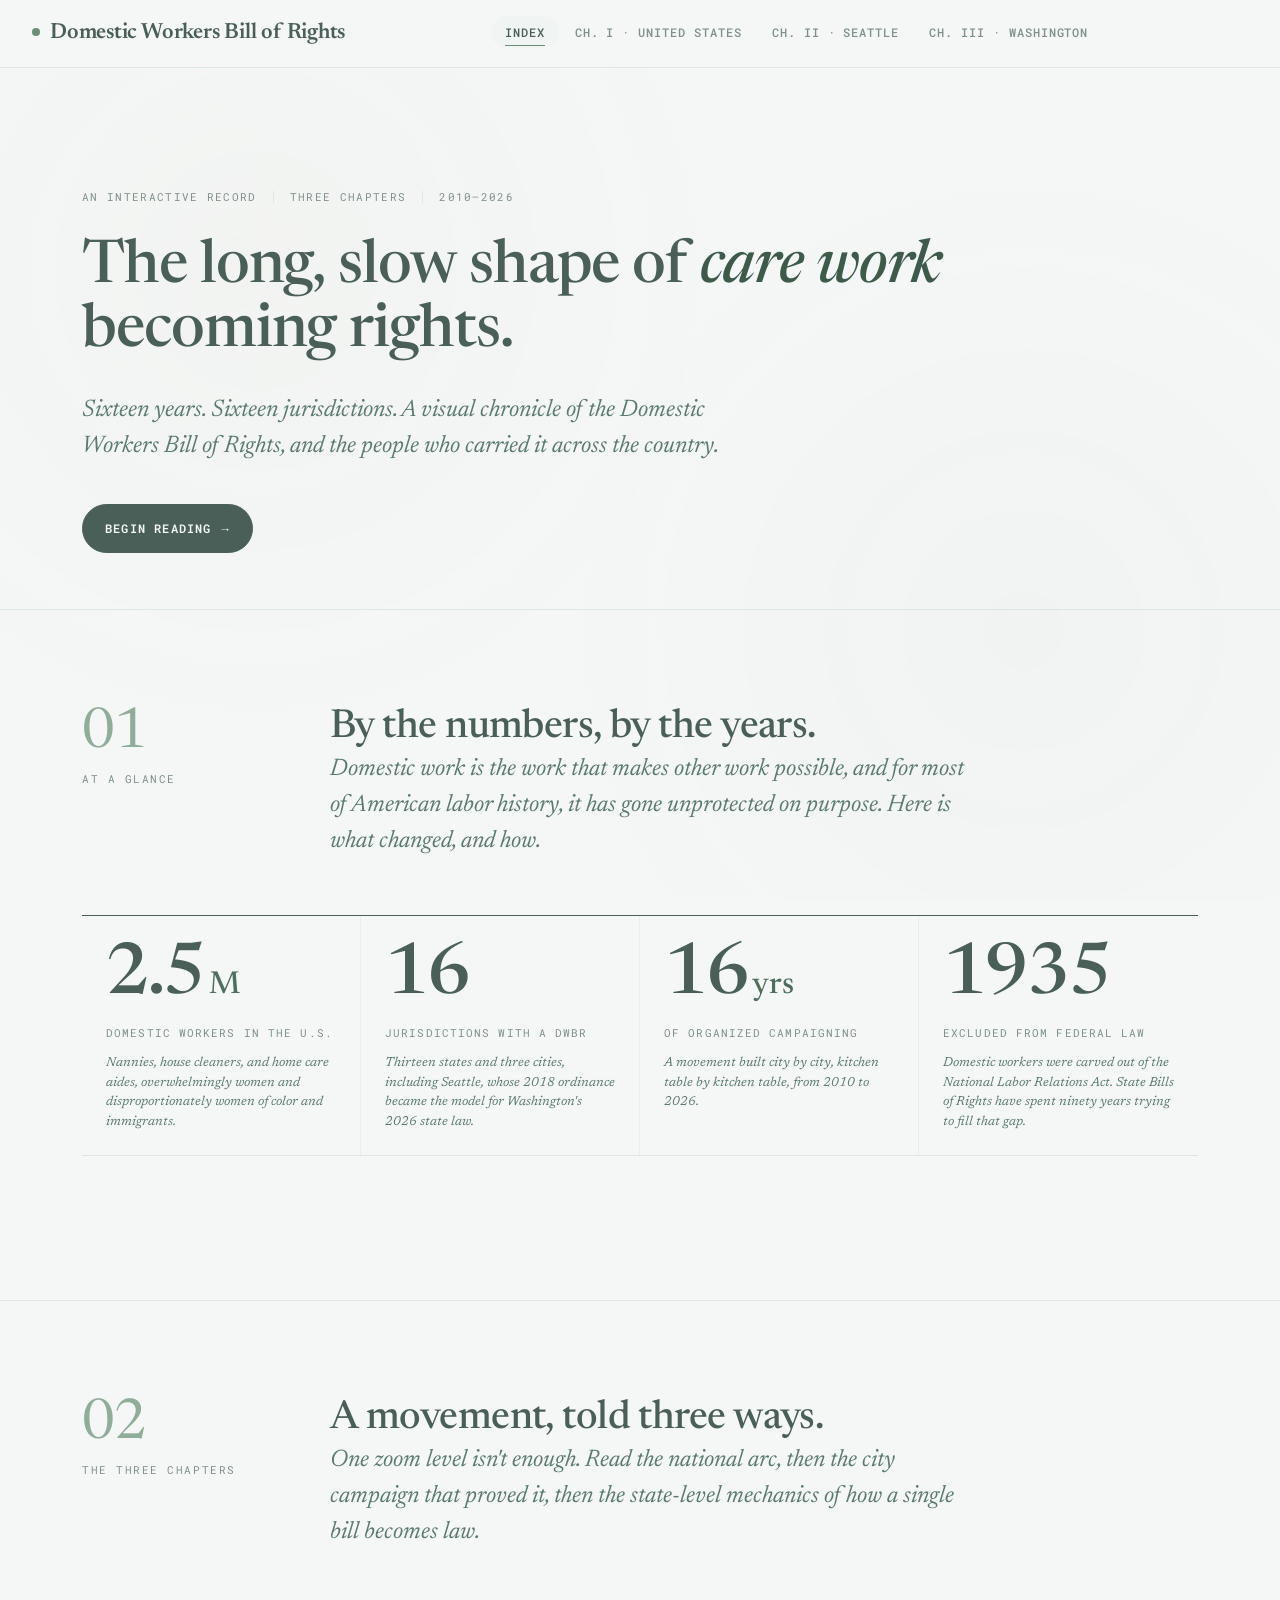
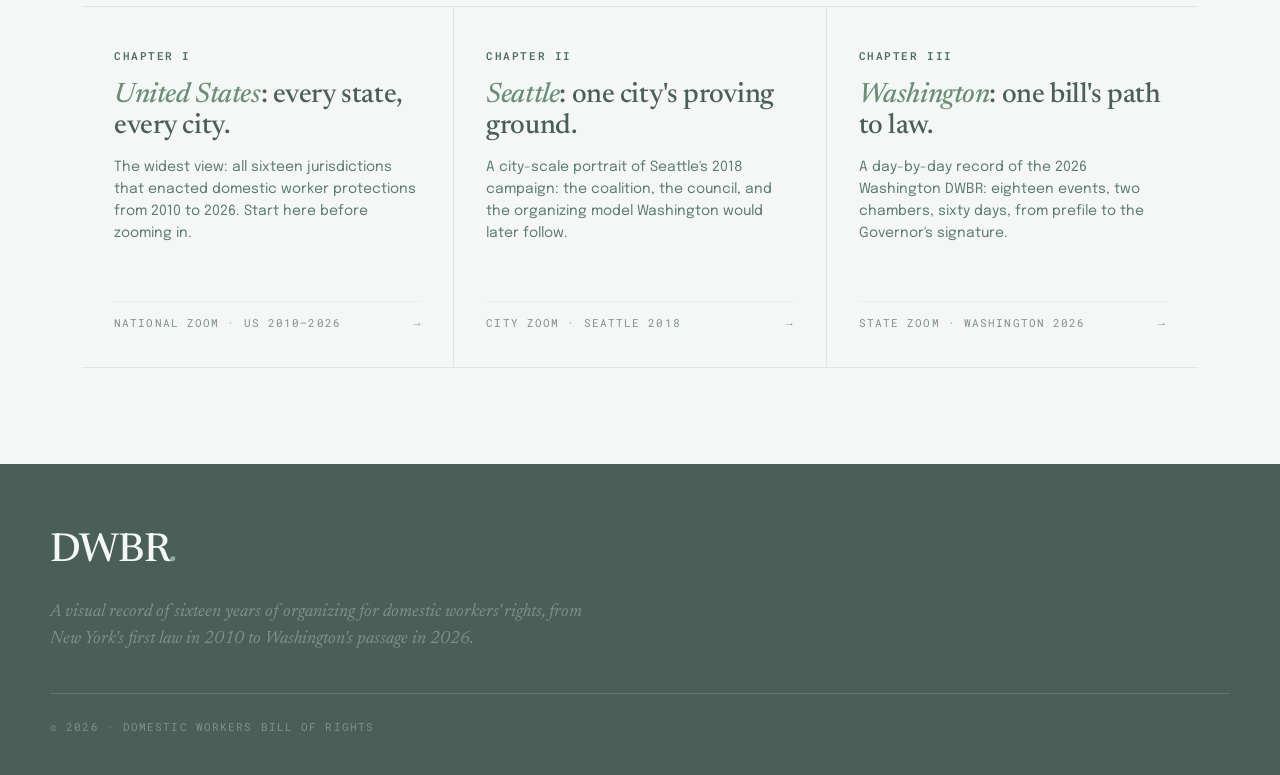
==== index.html @ d3745208 "updated seattle timeline" ====
<!DOCTYPE html>
<html lang="en">
<head>
  <meta charset="utf-8" />
  <meta name="viewport" content="width=device-width, initial-scale=1" />
  <title>DWBR</title>
  <link rel="preconnect" href="https://fonts.googleapis.com">
  <link rel="preconnect" href="https://fonts.gstatic.com" crossorigin>
  <link href="https://fonts.googleapis.com/css2?family=Newsreader:ital,opsz,wght@0,6..72,400;0,6..72,500;0,6..72,600;0,6..72,700;1,6..72,400;1,6..72,500&family=Epilogue:wght@400;500;600;700&family=Roboto+Mono:wght@400;500;600;700&display=swap" rel="stylesheet">
  <link rel="stylesheet" href="css/tokens.css">
  <link rel="stylesheet" href="css/main.css">
</head>
<body>

<!-- ══════════════════════════════════════════════════
     NAV
══════════════════════════════════════════════════ -->
<nav>
  <div class="nav-mark" data-page="home">
    <span class="dot"></span>
    Domestic Workers Bill of Rights
  </div>
  <ul class="nav-links">
    <li><a data-page="home" class="active"><span class="nav-full">Index</span><span class="nav-short">Index</span></a></li>
    <li><a data-page="us"><span class="nav-full">Ch. I · United States</span><span class="nav-short">I · U.S.</span></a></li>
    <li><a data-page="seattle"><span class="nav-full">Ch. II · Seattle</span><span class="nav-short">II · Seattle</span></a></li>
    <li><a data-page="wa"><span class="nav-full">Ch. III · Washington</span><span class="nav-short">III · WA</span></a></li>
  </ul>
</nav>


<!-- ══════════════════════════════════════════════════
     PAGE: HOME
══════════════════════════════════════════════════ -->
<div class="page visible" id="page-home" data-screen-label="Home · Index">

  <!-- HERO -->
  <section class="hero">
    <div class="container">
      <div class="hero-meta">
        <span>An interactive record</span>
        <span class="div"></span>
        <span>Three chapters</span>
        <span class="div"></span>
        <span>2010–2026</span>
      </div>
      <h1 class="h1">
        The long, slow shape of <em>care&nbsp;work</em> becoming&nbsp;rights.
      </h1>
      <p class="lede">
        Sixteen years. Sixteen jurisdictions. A visual chronicle of the Domestic Workers Bill of Rights, and the people who carried it across the country.
      </p>
      <div class="hero-cta">
        <a class="btn" data-page="us">
          Begin reading
          <span class="arrow">→</span>
        </a>
      </div>
    </div>
  </section>

  <!-- STATS -->
  <section class="section">
    <div class="container">
      <div class="section-header">
        <div class="section-marker">
          <span class="num">01</span>
          At a glance
        </div>
        <div class="section-body">
          <h2 class="h2">By the numbers, by the years.</h2>
          <p class="lede">
            Domestic work is the work that makes other work possible, and for most of American labor history, it has gone unprotected on purpose. Here is what changed, and how.
          </p>
        </div>
      </div>

      <div class="stats">
        <div class="stat">
          <div class="stat-num">2.5<span class="unit">M</span></div>
          <div class="stat-label">Domestic workers in the U.S.</div>
          <div class="stat-foot">Nannies, house cleaners, and home care aides, overwhelmingly women and disproportionately women of color and immigrants.</div>
        </div>
        <div class="stat">
          <div class="stat-num">16</div>
          <div class="stat-label">Jurisdictions with a DWBR</div>
          <div class="stat-foot">Thirteen states and three cities, including Seattle, whose 2018 ordinance became the model for Washington's 2026 state law.</div>
        </div>
        <div class="stat">
          <div class="stat-num">16<span class="unit">yrs</span></div>
          <div class="stat-label">Of organized campaigning</div>
          <div class="stat-foot">A movement built city by city, kitchen table by kitchen table, from 2010 to 2026.</div>
        </div>
        <div class="stat">
          <div class="stat-num">1935</div>
          <div class="stat-label">Excluded from federal law</div>
          <div class="stat-foot">Domestic workers were carved out of the National Labor Relations Act. State Bills of Rights have spent ninety years trying to fill that gap.</div>
        </div>
      </div>
    </div>
  </section>

  <!-- CHAPTERS -->
  <section class="section">
    <div class="container">
      <div class="section-header">
        <div class="section-marker">
          <span class="num">02</span>
          The three chapters
        </div>
        <div class="section-body">
          <h2 class="h2">A movement, told three ways.</h2>
          <p class="lede">
            One zoom level isn't enough. Read the national arc, then the city campaign that proved it, then the state-level mechanics of how a single bill becomes law.
          </p>
        </div>
      </div>

      <div class="chapters">
        <article class="chapter" data-page="us">
          <div class="chapter-num">Chapter I</div>
          <div class="chapter-title"><em>United States</em>: every state, every city.</div>
          <div class="chapter-desc">
            The widest view: all sixteen jurisdictions that enacted domestic worker protections from 2010 to 2026. Start here before zooming in.
          </div>
          <div class="chapter-foot">
            <span>National zoom · US 2010–2026</span>
            <span class="arr">→</span>
          </div>
        </article>

        <article class="chapter" data-page="seattle">
          <div class="chapter-num">Chapter II</div>
          <div class="chapter-title"><em>Seattle</em>: one city's proving ground.</div>
          <div class="chapter-desc">
            A city-scale portrait of Seattle's 2018 campaign: the coalition, the council, and the organizing model Washington would later follow.
          </div>
          <div class="chapter-foot">
            <span>City zoom · Seattle 2018</span>
            <span class="arr">→</span>
          </div>
        </article>

        <article class="chapter" data-page="wa">
          <div class="chapter-num">Chapter III</div>
          <div class="chapter-title"><em>Washington</em>: one bill's path to law.</div>
          <div class="chapter-desc">
            A day-by-day record of the 2026 Washington DWBR: eighteen events, two chambers, sixty days, from prefile to the Governor's signature.
          </div>
          <div class="chapter-foot">
            <span>State zoom · Washington 2026</span>
            <span class="arr">→</span>
          </div>
        </article>
      </div>
    </div>
  </section>

  <!-- FOOTER -->
  <footer>
    <div class="footer-grid">
      <div class="footer-mark">DWBR<em>.</em></div>
      <p class="footer-tag">A visual record of sixteen years of organizing for domestic workers' rights, from New York's first law in 2010 to Washington's passage in 2026.</p>
    </div>
    <div class="footer-fine">
      <span>© 2026 · Domestic Workers Bill of Rights</span>
    </div>
  </footer>
</div>


<!-- ══════════════════════════════════════════════════
     PAGE: US OVERVIEW
══════════════════════════════════════════════════ -->
<div class="page" id="page-us" data-screen-label="Chapter I · United States">

  <section class="hero">
    <div class="container">
      <div class="hero-meta">
        <span>Chapter I</span>
        <span class="div"></span>
        <span>United States</span>
        <span class="div"></span>
        <span>2010–2026</span>
      </div>
      <h1 class="h1">
        Sixteen jurisdictions, sixteen years, and a country slowly <em>drawing&nbsp;itself&nbsp;in</em>.
      </h1>
      <p class="lede">
        Excluded from federal labor law since 1935, domestic workers have spent nearly a century fighting for protections the rest of the workforce took for granted. What follows is what sixteen years of organizing has put back on the page: who passed, what they guaranteed, and how the map filled in.
      </p>
    </div>
  </section>

  <!-- ANIMATED MAP -->
  <section class="section">
    <div class="container">
      <div class="section-header">
        <div class="section-marker">
          <span class="num">01</span>
          The map
        </div>
        <div class="section-body">
          <h2 class="h2">Sixteen jurisdictions, filling in one law at a time.</h2>
          <p class="lede">Press Play and watch sixteen jurisdictions join the map over sixteen years. Each fill marks a law enacted and a campaign won.</p>
        </div>
      </div>
      <div class="viz">
        <div class="viz-header">
          <span class="vid">FIG. 01</span>
          <span>National 2010–26 DWBR Timeline</span>
        </div>
        <div class="viz-body viz-scroll">
          <iframe
            src="figures/timeline-us/index.html"
            width="980"
            height="600"
            title="DWBR victories across the US, 2010–2026"
            loading="lazy"
          ></iframe>
        </div>
        <div class="viz-caption">
          <strong>How to read</strong>
          Each state fills in the year its Bill of Rights took effect. Cities appear as points.
          Press <em>Play</em> or scrub through the years to watch the map populate.
        </div>
      </div>
    </div>
  </section>

  <!-- STATE-BY-STATE DETAIL -->
  <section class="section">
    <div class="container">
      <div class="section-header">
        <div class="section-marker">
          <span class="num">02</span>
          Jurisdiction by jurisdiction
        </div>
        <div class="section-body">
          <h2 class="h2">Sixteen laws, what each guaranteed, and when it was written.</h2>
          <p class="lede">From New York's 2010 first-in-the-nation law to Washington's 2026 passage, each jurisdiction built on what the last had put in writing.</p>
        </div>
      </div>
      <div id="jurisdiction-grid" class="jd-grid"></div>
    </div>
  </section>

  <!-- NATIONAL TRENDS -->
  <section class="section">
    <div class="container">
      <div class="section-header">
        <div class="section-marker">
          <span class="num">03</span>
          Trends
        </div>
        <div class="section-body">
          <h2 class="h2">What sixteen years of lawmaking reveals.</h2>
          <p class="lede">The movement started on the coasts and spread inward. The provisions it won grew more consistent with every bill, as each state borrowed what had survived legal challenge in the last.</p>
        </div>
      </div>

      <div class="twocol">
        <div class="narrative">
          <p>
            Nine of the thirteen states passed their DWBRs in the first decade (2010–2019), averaging nearly one per year. The pace slowed slightly in the years since, with four more states following between 2021 and 2026, but the geographic reach widened: Virginia became the first Southern state in 2021, and Washington completed the Pacific Coast in 2026. Three cities (Seattle, Philadelphia, and the District of Columbia) also enacted their own ordinances; Seattle's preceded and directly shaped Washington's statewide law.
          </p>
          <p>
            Across all sixteen jurisdictions, minimum wage coverage is nearly universal. Overtime, anti-harassment, and rest-break provisions are common at the state level; written employment agreements and paid leave are less consistent, with cities often filling gaps that state laws leave open.
          </p>
        </div>
        <div>
          <div class="protection-list">
            <div class="protection"><span class="marker"></span><span class="protection-name">Minimum wage</span><span class="protection-states">14 / 16</span></div>
            <div class="protection"><span class="marker"></span><span class="protection-name">Overtime pay</span><span class="protection-states">12 / 16</span></div>
            <div class="protection"><span class="marker"></span><span class="protection-name">Meal & rest breaks</span><span class="protection-states">10 / 16</span></div>
            <div class="protection"><span class="marker"></span><span class="protection-name">Anti-harassment</span><span class="protection-states">13 / 16</span></div>
            <div class="protection"><span class="marker"></span><span class="protection-name">Written agreements</span><span class="protection-states">9 / 16</span></div>
            <div class="protection"><span class="marker"></span><span class="protection-name">Paid leave</span><span class="protection-states">6 / 16</span></div>
          </div>
        </div>
      </div>
    </div>
  </section>

  <!-- HISTORICAL CONTEXT -->
  <section class="section">
    <div class="container">
      <div class="section-header">
        <div class="section-marker">
          <span class="num">04</span>
          Why it matters
        </div>
        <div class="section-body">
          <h2 class="h2">Nearly ninety years in the making.</h2>
          <p class="lede">The FLSA exclusion of 1938 was not an oversight. It was a deliberate compromise. Reversing it, state by state, has taken most of a century.</p>
        </div>
      </div>

      <div class="twocol">
        <div class="narrative">
          <p>
            The Fair Labor Standards Act of 1938 created the federal floor for American work: minimum wage, overtime, the forty-hour week. It also, by deliberate compromise, left two groups out: agricultural workers and domestic workers. <em>That carve-out has never been undone at the federal level.</em>
          </p>
          <p>
            What you are looking at, on the map above, is the slow work of putting it back, not in the capitol, but across sixteen jurisdictions, statute by statute, over sixteen years of organizing.
          </p>
        </div>
        <div>
          <div class="stats stats--mini">
            <div class="stat">
              <div class="stat-num">1938</div>
              <div class="stat-label">FLSA exclusion</div>
              <div class="stat-foot">Domestic workers explicitly carved out of federal labor protections. That gap remains today.</div>
            </div>
            <div class="stat">
              <div class="stat-num">2010</div>
              <div class="stat-label">First state law</div>
              <div class="stat-foot">New York's DWBR, the model the rest of the country would adapt.</div>
            </div>
          </div>
        </div>
      </div>
    </div>
  </section>

  <section class="section">
    <div class="narrow">
      <div class="pullquote">
        <span class="pullquote-mark">"</span>
        <p class="pullquote-text">
          We didn't ask for new rights. We asked to be added to the rights the country had already written for everyone else.
        </p>
        <div class="pullquote-cite">Ai-jen Poo, NDWA, 2013</div>
      </div>
    </div>
  </section>

  <div class="page-nav">
    <a class="prev" data-page="home">
      <div class="label">← Index</div>
      <div class="ttl"><span class="arr">←</span> Return to home</div>
    </a>
    <a class="next" data-page="seattle">
      <div class="label">Chapter II →</div>
      <div class="ttl">City campaigns <span class="arr">→</span></div>
    </a>
  </div>

  <footer>
    <div class="footer-fine" style="margin:0;">
      <span>DWBR · Chapter I · United States</span>
    </div>
  </footer>
</div>


<!-- ══════════════════════════════════════════════════
     PAGE: SEATTLE
══════════════════════════════════════════════════ -->
<div class="page" id="page-seattle" data-screen-label="Chapter II · Seattle">

  <section class="hero">
    <div class="container">
      <div class="hero-meta">
        <span>Chapter II</span>
        <span class="div"></span>
        <span>Seattle</span>
        <span class="div"></span>
        <span>2018</span>
      </div>
      <h1 class="h1">
        One city, one campaign, and the <em>blueprint&nbsp;that&nbsp;held</em>.
      </h1>
      <p class="lede">
        Eight years before Washington passed a statewide law, Seattle had to prove one was possible. Eighteen months of coalition-building, house meetings across the city, and one unanimous council vote turned a city ordinance into the organizing model a state would spend six years trying to replicate.
      </p>
    </div>
  </section>

  <!-- CAMPAIGN TIMELINE -->
  <section class="section">
    <div class="container">
      <div class="section-header">
        <div class="section-marker">
          <span class="num">01</span>
          The campaign
        </div>
        <div class="section-body">
          <h2 class="h2">Every moment of the campaign, in sequence.</h2>
          <p class="lede">From the first coalition meeting in spring 2017 to the Standards Board's inaugural session in 2019, mapped as it happened.</p>
        </div>
      </div>
      <div class="viz">
        <div class="viz-header">
          <span class="vid">FIG. 03</span>
          <span>Seattle DWO Campaign Timeline · 2018–2019</span>
        </div>
        <div class="viz-body">
          <iframe
            src="figures/timeline-sea/index.html"
            width="100%"
            height="600"
            title="Seattle Domestic Workers Ordinance — campaign timeline"
            loading="lazy"
          ></iframe>
        </div>
        <div class="viz-caption">
          <strong>How to read</strong>
          Click any card or use ← / → to step through events. Cards with photos show images as backgrounds; the detail panel above the line shows the full photo and record.
        </div>
      </div>
    </div>
  </section>

  <!-- SEATTLE DEEP DIVE -->
  <section class="section">
    <div class="container">
      <div class="section-header">
        <div class="section-marker">
          <span class="num">02</span>
          The model
        </div>
        <div class="section-body">
          <h2 class="h2">What the city did that no state had managed yet.</h2>
          <p class="lede">The campaign worked because it began where the work happened: in private homes, in workers' own languages, in neighborhoods the council had never mapped.</p>
        </div>
      </div>

      <div class="twocol">
        <div class="narrative">
          <p>
            Domestic work is invisible by design: it happens behind closed doors, in private homes, on schedules no
            employer publishes. The Seattle campaign began by making that geography visible: mapping the council
            districts where workers actually lived, the neighborhoods they cleaned, and the commute lines connecting them.
          </p>
          <p>
            House meetings replaced public hearings. Organizers ran sessions in Spanish, Tagalog, Amharic and English,
            cataloguing wage theft, isolation, and the contracts no one had ever been offered. The final bill went back to
            workers four times before it was filed.
          </p>
        </div>
        <div class="viz">
          <div class="viz-header">
            <span class="vid">FIG. 02</span>
            <span>Seattle Organizing Density by District</span>
          </div>
          <div style="aspect-ratio: 4/5; background:
            repeating-linear-gradient(135deg, var(--paper-2) 0 10px, var(--paper-3) 10px 11px);
            display:flex; align-items:center; justify-content:center;">
            <div style="background:var(--paper); padding:10px 16px; border:1px solid var(--rule); font-family:var(--mono); font-size:11px; letter-spacing:.12em; text-transform:uppercase; color:var(--ink-3);">
              [ Seattle district map placeholder ]
            </div>
          </div>
          <div class="viz-caption">
            <strong>Drop in</strong>
            A choropleth of organizing meetings per district, 2017–18, would replace the placeholder above.
          </div>
        </div>
      </div>
    </div>
  </section>

  <!-- SEATTLE ORDINANCE DETAIL -->
  <section class="section">
    <div class="container">
      <div class="section-header">
        <div class="section-marker">
          <span class="num">03</span>
          The ordinance
        </div>
        <div class="section-body">
          <h2 class="h2">What Seattle's 2018 ordinance put in writing.</h2>
          <p class="lede">Six areas of protection. Two of them had never appeared in any domestic worker law anywhere in the country before Seattle wrote them.</p>
        </div>
      </div>

      <div class="cell-grid">
        <div class="cell">
          <div class="label-mono">Minimum wage</div>
          <div class="body-sm">Seattle minimum wage applies in full, with no subminimum rates, no tip credits, regardless of employment status or immigration status.</div>
        </div>
        <div class="cell">
          <div class="label-mono">Rest &amp; meal breaks</div>
          <div class="body-sm">30-minute unpaid meal break after 5 consecutive hours; 10-minute paid rest break for every 4 hours worked. Live-in workers get 24 unpaid hours off if required to work 6+ days straight.</div>
        </div>
        <div class="cell">
          <div class="label-mono">Written agreements</div>
          <div class="body-sm">Employers must provide a written work agreement before work begins, stating pay, schedule, duties, and conditions. Available in the worker's language.</div>
        </div>
        <div class="cell">
          <div class="label-mono">Document protections</div>
          <div class="body-sm">Employers are prohibited from retaining workers' passports, Social Security cards, or immigration documents, a practice used to trap live-in workers. <em>First ordinance in the country to codify this.</em></div>
        </div>
        <div class="cell">
          <div class="label-mono">Anti-retaliation</div>
          <div class="body-sm">Employers may not threaten, report, or penalize workers for asserting their rights, including threatening to contact immigration authorities. Retaliation is a civil violation enforceable by the city.</div>
        </div>
        <div class="cell">
          <div class="label-mono">Standards Board</div>
          <div class="body-sm">A first-of-its-kind body, seated half with workers, half with employers, empowered to recommend minimum standards on wages and working conditions to the City Council. Washington's 2026 law created the same model at state scale.</div>
        </div>
      </div>
    </div>
  </section>

  <section class="section">
    <div class="narrow">
      <div class="pullquote">
        <span class="pullquote-mark">"</span>
        <p class="pullquote-text">
          They didn't write a bill and bring it to us. They sat in our living rooms until we wrote the bill ourselves.
        </p>
        <div class="pullquote-cite">Casa Latina member, on the 2018 Seattle ordinance</div>
      </div>
    </div>
  </section>

  <div class="page-nav">
    <a class="prev" data-page="us">
      <div class="label">← Chapter I</div>
      <div class="ttl"><span class="arr">←</span> United States</div>
    </a>
    <a class="next" data-page="wa">
      <div class="label">Chapter III →</div>
      <div class="ttl">Washington <span class="arr">→</span></div>
    </a>
  </div>

  <footer>
    <div class="footer-fine" style="margin:0;">
      <span>DWBR · Chapter II · Seattle</span>
    </div>
  </footer>
</div>


<!-- ══════════════════════════════════════════════════
     PAGE: WASHINGTON
══════════════════════════════════════════════════ -->
<div class="page" id="page-wa" data-screen-label="Chapter III · Washington">

  <section class="hero">
    <div class="container">
      <div class="hero-meta">
        <span>Chapter III</span>
        <span class="div"></span>
        <span>Washington</span>
        <span class="div"></span>
        <span>2026</span>
      </div>
      <h1 class="h1">
        Two chambers, one signature, and a state <em>finally&nbsp;writing&nbsp;itself&nbsp;in</em>.
      </h1>
      <p class="lede">
        Ninety years after domestic workers were written out of federal labor law, Washington wrote them back in. What follows is the record: sixty days, two chambers, and eighteen moments of testimony, votes, and uncertain momentum, tracing the path from a January prefile to the Governor's signature on March 9, 2026.
      </p>
    </div>
  </section>

  <!-- BILL TIMELINE -->
  <section class="section">
    <div class="container">
      <div class="section-header">
        <div class="section-marker">
          <span class="num">01</span>
          The bill
        </div>
        <div class="section-body">
          <h2 class="h2">Sixty days from a January prefile to a March signature.</h2>
          <p class="lede">Eighteen events, two chambers, one governor. The official record of how Washington's Domestic Workers Bill of Rights moved from introduction to law.</p>
        </div>
      </div>
      <div class="viz">
        <div class="viz-header">
          <span class="vid">FIG. 03</span>
          <span>Washington 2025–26 DWBR Timeline</span>
        </div>
        <div class="viz-body">
          <iframe
            src="figures/timeline-wa/index.html"
            width="100%"
            height="600"
            title="Washington DWBR bill timeline, 2025–2026"
            loading="lazy"
          ></iframe>
        </div>
        <div class="viz-caption">
          <strong>How to read</strong>
          Click any card or use ← / → to step through events. The detail panel above the line shows the official record for the selected day.
        </div>
      </div>
    </div>
  </section>

  <!-- ROAD HERE + WHAT CHANGED -->
  <section class="section">
    <div class="container">
      <div class="section-header">
        <div class="section-marker">
          <span class="num">02</span>
          The road here
        </div>
        <div class="section-body">
          <h2 class="h2">Six years, two bills, one win.</h2>
          <p class="lede">The bill failed in 2020 and passed in 2026. The difference was not what the coalition wanted; it was what they were willing to change to get there.</p>
        </div>
      </div>

      <div class="road-grid">

        <!-- Left: 2020 attempt -->
        <div class="road-card road-card--fail">
          <div class="road-callout">
            <span class="road-callout-year">2018 · City ordinance</span>
            Seattle passes the country's first municipal DWBR, covering minimum wage, rest breaks, written agreements, and establishing a Standards Board. It becomes the proof-of-concept for statewide legislation.
          </div>
          <div class="road-bill-label">2020 · HB 2511</div>
          <div class="road-bill-outcome">Passed House; died in Senate</div>
          <div class="road-row">
            <div class="road-row-label">Coverage</div>
            <div class="road-row-val">Immediate statewide; no phase-in period</div>
          </div>
          <div class="road-row">
            <div class="road-row-label">Cost provisions</div>
            <div class="road-row-val">No household cost caps or low-income exemptions</div>
          </div>
          <div class="road-row">
            <div class="road-row-label">Coalition</div>
            <div class="road-row-val">Worker organizations + labor unions</div>
          </div>
          <div class="road-row">
            <div class="road-row-label">Outcome</div>
            <div class="road-row-val">Passed House 59–39; stalled in Senate Ways &amp; Means. Never reached the Senate floor.</div>
          </div>
        </div>

        <!-- Center: delta -->
        <div class="road-delta">
          <div class="road-delta-head">What changed</div>
          <div class="road-delta-item">
            <div class="road-delta-label">Coverage</div>
            <div class="road-delta-text">Phased implementation added; live-in worker provisions deferred to a 2028 study</div>
          </div>
          <div class="road-delta-item">
            <div class="road-delta-label">Cost provisions</div>
            <div class="road-delta-text">Sliding-scale subsidies added; households below 200% FPL exempted</div>
          </div>
          <div class="road-delta-item">
            <div class="road-delta-label">Coalition</div>
            <div class="road-delta-text">Employer advocates and disability rights groups joined the campaign</div>
          </div>
          <div class="road-delta-item">
            <div class="road-delta-label">Organizing</div>
            <div class="road-delta-text">200+ listening sessions over four years rebuilt and broadened the base</div>
          </div>
        </div>

        <!-- Right: 2026 pass -->
        <div class="road-card road-card--pass">
          <div class="road-callout">
            <span class="road-callout-year">2021–2024 · Coalition rebuilds</span>
            Organizers run 200+ statewide listening sessions, recruit employer advocates, and draft a revised bill with phased implementation and household cost caps.
          </div>
          <div class="road-bill-label">2025–26 · HB 2355</div>
          <div class="road-bill-outcome">Passed both chambers</div>
          <div class="road-row">
            <div class="road-row-label">Coverage</div>
            <div class="road-row-val">Phased: core protections 7/1/27; live-in worker provisions deferred to 2028</div>
          </div>
          <div class="road-row">
            <div class="road-row-label">Cost provisions</div>
            <div class="road-row-val">Sliding-scale subsidies for low-income households; exemptions below 200% FPL</div>
          </div>
          <div class="road-row">
            <div class="road-row-label">Coalition</div>
            <div class="road-row-val">Worker organizations + labor unions + employer advocates + disability rights groups</div>
          </div>
          <div class="road-row">
            <div class="road-row-label">Outcome</div>
            <div class="road-row-val">House 57–39 · Senate 28–20 · Signed March 9, 2026</div>
          </div>
        </div>

      </div>
    </div>
  </section>

  <!-- VOTE MAP -->
  <section class="section">
    <div class="container">
      <div class="section-header">
        <div class="section-marker">
          <span class="num">03</span>
          The vote
        </div>
        <div class="section-body">
          <h2 class="h2">How the map voted, district by district.</h2>
          <p class="lede">Party affiliation predicted the outcome almost entirely. House: 57 yea, 39 nay. Senate: 28 yea, 20 nay. Two Republican districts crossed over in the House; one Democratic senator voted against.</p>
        </div>
      </div>

      <div class="viz">
        <div class="viz-header">
          <span class="vid">FIG. 04</span>
          <span>Washington DWBR Vote by Legislative Districts</span>
        </div>
        <div class="viz-body">
          <iframe
            src="figures/vote-map-wa/index.html"
            width="100%"
            height="600"
            title="Washington DWBR vote by legislative district, 2026"
            loading="lazy"
          ></iframe>
        </div>
        <div class="viz-caption">
          <strong>How to read</strong>
          Toggle House or Senate at the bottom of the map. Hover any district for member names, party, and individual votes.
        </div>
      </div>

    </div>
  </section>

  <!-- WHAT'S COVERED -->
  <section class="section">
    <div class="container">
      <div class="section-header">
        <div class="section-marker">
          <span class="num">04</span>
          The protections
        </div>
        <div class="section-body">
          <h2 class="h2">What the law guarantees, and when.</h2>
          <p class="lede">Five of the six protections take effect July 1, 2027. Live-in worker protections go to a dedicated study first, with implementation to follow in 2028.</p>
        </div>
      </div>

      <div class="protection-list">
        <div class="protection"><span class="marker"></span><span class="protection-name">Minimum wage parity</span><span class="protection-states">Effective 7/1/27</span></div>
        <div class="protection"><span class="marker"></span><span class="protection-name">Overtime &amp; rest breaks</span><span class="protection-states">Effective 7/1/27</span></div>
        <div class="protection"><span class="marker"></span><span class="protection-name">Written employment terms</span><span class="protection-states">Effective 7/1/27</span></div>
        <div class="protection"><span class="marker"></span><span class="protection-name">Anti-harassment coverage</span><span class="protection-states">Effective 7/1/27</span></div>
        <div class="protection"><span class="marker"></span><span class="protection-name">Standards Board with worker seats</span><span class="protection-states">Convenes 2027</span></div>
        <div class="protection"><span class="marker no"></span><span class="protection-name">Live-in worker protections</span><span class="protection-states">Phase 2 · 2028 study</span></div>
      </div>

      <div class="impl-box">
        <div class="label-mono">Implementation timeline</div>
        <div class="impl-grid">
          <div>
            <div class="impl-date">7/1/2027</div>
            <div class="body-sm">Core protections take effect statewide</div>
          </div>
          <div>
            <div class="impl-date">Fall 2027</div>
            <div class="body-sm">Standards Board convenes; worker &amp; employer seats appointed</div>
          </div>
          <div>
            <div class="impl-date">2028</div>
            <div class="body-sm">State study on live-in worker provisions; recommendations due to legislature</div>
          </div>
        </div>
      </div>
    </div>
  </section>

  <section class="section">
    <div class="narrow">
      <div class="pullquote">
        <span class="pullquote-mark">"</span>
        <p class="pullquote-text">
          Seventeen years ago, our work was invisible to the law. Today the Governor of Washington has signed our names into it.
        </p>
        <div class="pullquote-cite">Statement from the WA DWBR coalition, March 9, 2026</div>
      </div>
    </div>
  </section>

  <div class="page-nav">
    <a class="prev" data-page="seattle">
      <div class="label">← Chapter II</div>
      <div class="ttl"><span class="arr">←</span> Cities</div>
    </a>
    <a class="next" data-page="home">
      <div class="label">↑ Index</div>
      <div class="ttl">Return to home <span class="arr">↑</span></div>
    </a>
  </div>

  <footer>
    <div class="footer-fine" style="margin:0;">
      <span>DWBR · Chapter III · Washington</span>
    </div>
  </footer>
</div>


<!-- ══════════════════════════════════════════════════
     SCRIPTS — routing
══════════════════════════════════════════════════ -->
<script src="js/app.js"></script>
<script src="js/jurisdictions.js"></script>

</body>
</html>
---- css/tokens.css ----
/* ============================================================
   DWBR — design tokens
   Aesthetic: editorial / longform journalism
   Palette:   warm paper, deep sage ink, single clay accent
   Type:      Newsreader (serif display), Epilogue (body),
              Roboto Mono (metadata)
   ============================================================ */
:root {
  /* palette matched to timeline/map — sage & paper ground */
  --paper:        #f5f7f6;
  --paper-2:      #fcfdfc;
  --paper-3:      #f0f4f2;
  --rule:         #dde8e3;
  --rule-soft:    #e6efeb;

  /* sage ink — from timeline design system */
  --ink:          #4a5f58;
  --ink-2:        #5b7a70;
  --ink-3:        #7f918a;
  --sage:         #6f8f85;
  --sage-deep:    #5b7a70;
  --sage-tint:    #e6efeb;

  /* expanded green palette — moss, forest, mint */
  --moss:         #6b8e76;
  --moss-deep:    #4f6e5d;
  --forest:       #3d5a4a;
  --mint:         #8fad99;
  --mint-light:   #c4d9cb;
  --seafoam:      #9eb3a8;
  --evergreen:    #3a5246;

  /* type scale */
  --serif: 'Newsreader', 'Iowan Old Style', Georgia, serif;
  --sans:  'Epilogue', -apple-system, system-ui, sans-serif;
  --mono:  'Roboto Mono', ui-monospace, Menlo, monospace;

  --shadow-sm: 0 1px 2px rgba(40,55,50,.04);
  --shadow:    0 12px 40px -16px rgba(40,55,50,.12);
  --radius:    4px;
  --nav-h:     68px;
}
---- css/main.css ----
/* ============================================================
   DWBR — main stylesheet
   Imports tokens from tokens.css (linked separately in HTML)
   ============================================================ */

/* ── RESET & BASE ─────────────────────────────── */
*, *::before, *::after { box-sizing: border-box; margin: 0; padding: 0; }
html { scroll-behavior: smooth; }
body {
  font-family: var(--sans);
  font-size: 17px;
  line-height: 1.55;
  background: var(--paper);
  color: var(--ink);
  -webkit-font-smoothing: antialiased;
  text-rendering: optimizeLegibility;
}

/* paper grain — very subtle */
body::before {
  content: '';
  position: fixed; inset: 0;
  pointer-events: none;
  background-image:
    radial-gradient(circle at 20% 30%, rgba(120,100,70,.025), transparent 40%),
    radial-gradient(circle at 80% 70%, rgba(80,100,90,.025), transparent 40%);
  z-index: 0;
}

/* ── NAV (sticky, hairline) ────────────────────── */
nav {
  position: sticky; top: 0; z-index: 100;
  height: var(--nav-h);
  background: color-mix(in oklab, var(--paper) 92%, transparent);
  backdrop-filter: blur(10px);
  -webkit-backdrop-filter: blur(10px);
  border-bottom: 1px solid var(--rule);
  display: grid;
  grid-template-columns: auto 1fr auto;
  align-items: center;
  padding: 0 32px;
  gap: 32px;
}
.nav-mark {
  display: inline-flex; align-items: baseline; gap: 10px;
  cursor: pointer;
  font-family: var(--serif);
  font-weight: 600;
  font-size: 22px;
  color: var(--ink);
  letter-spacing: -0.01em;
}
.nav-mark .dot {
  width: 8px; height: 8px; border-radius: 50%;
  background: var(--moss);
  transform: translateY(-2px);
}
.nav-links {
  display: flex; gap: 2px; list-style: none; justify-content: center;
}
.nav-links a {
  font-family: var(--mono);
  font-size: 12px;
  font-weight: 500;
  letter-spacing: .08em;
  text-transform: uppercase;
  color: var(--ink-3);
  padding: 8px 14px;
  border-radius: 999px;
  cursor: pointer;
  text-decoration: none;
  transition: color .15s, background .15s;
  position: relative;
}
.nav-links a:hover { color: var(--ink); }
.nav-links a.active {
  color: var(--ink);
  background: var(--paper-3);
}
.nav-links a.active::before {
  content: '';
  position: absolute; left: 14px; right: 14px; bottom: 2px;
  height: 1px; background: var(--moss);
}
.nav-full { display: inline; }
.nav-short { display: none; }
/* ── PAGE SYSTEM ──────────────────────────────── */
.page { display: none; position: relative; z-index: 1; }
.page.visible { display: block; animation: fadein .45s ease; }
@keyframes fadein { from { opacity: 0; transform: translateY(6px); } to { opacity: 1; transform: none; } }

.container { max-width: 1180px; margin: 0 auto; padding: 0 32px; }
.narrow    { max-width: 720px;  margin: 0 auto; padding: 0 32px; }

/* ── TYPE SCALE ───────────────────────────────── */
.eyebrow {
  font-family: var(--mono);
  font-size: 11px;
  font-weight: 500;
  letter-spacing: .14em;
  text-transform: uppercase;
  color: var(--moss-deep);
  display: inline-flex; align-items: center; gap: 10px;
}
.eyebrow::before {
  content: '';
  width: 24px; height: 1px;
  background: var(--moss);
}
.display {
  font-family: var(--serif);
  font-weight: 500;
  letter-spacing: -0.022em;
  line-height: 1.02;
  color: var(--ink);
  font-size: clamp(48px, 7.5vw, 96px);
}
.h1 {
  font-family: var(--serif);
  font-weight: 500;
  letter-spacing: -0.018em;
  line-height: 1.06;
  color: var(--ink);
  font-size: clamp(36px, 5vw, 60px);
}
.h2 {
  font-family: var(--serif);
  font-weight: 500;
  letter-spacing: -0.014em;
  line-height: 1.12;
  color: var(--ink);
  font-size: clamp(28px, 3.4vw, 40px);
}
.lede {
  font-family: var(--serif);
  font-weight: 400;
  font-size: clamp(20px, 2vw, 24px);
  line-height: 1.5;
  color: var(--ink-2);
  font-style: italic;
  max-width: 640px;
}

/* ── HERO ─────────────────────────────────────── */
.hero {
  padding: 120px 32px 56px;
  border-bottom: 1px solid var(--rule);
  position: relative;
}
.hero-meta {
  display: flex; align-items: center; gap: 16px;
  margin-bottom: 32px;
  font-family: var(--mono);
  font-size: 11px;
  letter-spacing: .12em;
  text-transform: uppercase;
  color: var(--ink-3);
}
.hero-meta .div {
  width: 1px; height: 12px; background: var(--rule);
}
.hero-cta {
  display: inline-flex; align-items: center; gap: 14px;
  margin-top: 40px;
}
.hero .h1 { max-width: 880px; }
.hero .h1 em { color: var(--forest); }
.hero .lede { margin-top: 28px; }

/* ── BUTTONS ──────────────────────────────────── */
.btn {
  display: inline-flex; align-items: center; gap: 10px;
  font-family: var(--mono);
  font-size: 12px;
  font-weight: 600;
  letter-spacing: .1em;
  text-transform: uppercase;
  padding: 14px 22px;
  border: 1px solid var(--ink);
  background: var(--ink);
  color: var(--paper);
  border-radius: 999px;
  cursor: pointer;
  text-decoration: none;
  transition: background .18s, color .18s, transform .18s, border-color .18s;
}
.btn:hover { transform: translateY(-2px); background: var(--forest); border-color: var(--forest); }
.btn .arrow { transition: transform .2s; }
.btn:hover .arrow { transform: translateX(3px); }

/* ── SECTION SCAFFOLDING ──────────────────────── */
.section { padding: 96px 0; position: relative; }
.section + .section { border-top: 1px solid var(--rule); }
.section-header {
  display: grid;
  grid-template-columns: 200px 1fr;
  gap: 48px;
  margin-bottom: 56px;
  align-items: start;
}
.section-marker {
  position: sticky; top: calc(var(--nav-h) + 24px);
  font-family: var(--mono);
  font-size: 11px;
  letter-spacing: .14em;
  text-transform: uppercase;
  color: var(--ink-3);
}
.section-marker .num {
  display: block;
  font-family: var(--serif);
  font-size: 56px;
  line-height: 1;
  color: var(--mint);
  font-weight: 400;
  margin-bottom: 8px;
  letter-spacing: -0.02em;
}
.section-body { min-width: 0; }

/* ── STAT GRID ────────────────────────────────── */
.stats {
  display: grid;
  grid-template-columns: repeat(4, 1fr);
  gap: 0;
  border-top: 1px solid var(--ink);
  border-bottom: 1px solid var(--rule);
  margin: 48px 0;
}
.stat {
  padding: 28px 24px 24px;
  border-right: 1px solid var(--rule-soft);
  position: relative;
}
.stat:last-child { border-right: none; }
.stat-num {
  font-family: var(--serif);
  font-weight: 500;
  font-size: clamp(48px, 5.5vw, 72px);
  line-height: .95;
  letter-spacing: -0.03em;
  color: var(--ink);
  margin-bottom: 14px;
  display: flex; align-items: baseline; gap: 4px;
}
.stat-num .unit {
  font-size: .45em;
  color: var(--moss-deep);
  font-weight: 500;
  letter-spacing: 0;
}
.stat-label {
  font-family: var(--mono);
  font-size: 11px;
  letter-spacing: .1em;
  text-transform: uppercase;
  color: var(--ink-3);
  line-height: 1.5;
}
.stat-foot {
  margin-top: 12px;
  font-size: 13px;
  color: var(--ink-2);
  line-height: 1.5;
  font-style: italic;
  font-family: var(--serif);
}

/* ── NARRATIVE ────────────────────────────────── */
.narrative {
  font-family: var(--serif);
  font-size: 19px;
  line-height: 1.65;
  color: var(--ink);
  max-width: 640px;
}
.narrative p + p { margin-top: 20px; text-indent: 1.5em; }
.narrative p:first-of-type::first-letter {
  font-family: var(--serif);
  font-weight: 500;
  font-size: 4.6em;
  float: left;
  line-height: .85;
  margin: 6px 10px -4px 0;
  color: var(--forest);
}
.narrative em { color: var(--ink-2); }

/* ── CHAPTER CARDS ────────────────────────────── */
.chapters {
  display: grid;
  grid-template-columns: repeat(3, 1fr);
  gap: 1px;
  background: var(--rule);
  border-top: 1px solid var(--rule);
  border-bottom: 1px solid var(--rule);
  margin-top: 48px;
}
.chapter {
  background: var(--paper);
  padding: 40px 32px 36px;
  cursor: pointer;
  transition: background .25s;
  display: flex; flex-direction: column; gap: 16px;
  min-height: 360px;
}
.chapter:hover { background: var(--paper-2); }
.chapter-num {
  font-family: var(--mono);
  font-size: 11px;
  font-weight: 600;
  letter-spacing: .14em;
  text-transform: uppercase;
  color: var(--moss-deep);
}
.chapter-title {
  font-family: var(--serif);
  font-weight: 500;
  font-size: 28px;
  line-height: 1.1;
  letter-spacing: -0.015em;
  color: var(--ink);
}
.chapter-title em { font-style: italic; color: var(--moss); }
.chapter-desc {
  font-size: 14px;
  line-height: 1.55;
  color: var(--ink-2);
}
.chapter-foot {
  display: flex; justify-content: space-between; align-items: center;
  padding-top: 12px;
  border-top: 1px solid var(--rule-soft);
  margin-top: auto;
  font-family: var(--mono);
  font-size: 11px;
  letter-spacing: .1em;
  text-transform: uppercase;
  color: var(--ink-3);
}
.chapter:hover .chapter-foot { color: var(--moss-deep); }
.chapter-foot .arr { transition: transform .2s; }
.chapter:hover .chapter-foot .arr { transform: translateX(4px); }

/* ── PULL QUOTE ───────────────────────────────── */
.pullquote {
  max-width: 800px;
  margin: 80px auto;
  padding: 40px 0;
  border-top: 1px solid var(--ink);
  border-bottom: 1px solid var(--ink);
  text-align: center;
}
.pullquote-mark {
  font-family: var(--serif);
  font-size: 64px;
  line-height: 0;
  color: var(--mint);
  display: block;
  margin: 16px 0 24px;
}
.pullquote-text {
  font-family: var(--serif);
  font-style: italic;
  font-weight: 400;
  font-size: clamp(24px, 3vw, 34px);
  line-height: 1.3;
  letter-spacing: -0.012em;
  color: var(--ink);
  margin-bottom: 24px;
}
.pullquote-cite {
  font-family: var(--mono);
  font-size: 11px;
  letter-spacing: .12em;
  text-transform: uppercase;
  color: var(--ink-3);
}

/* ── VIZ FRAME ────────────────────────────────── */
.viz {
  border: 1px solid var(--rule);
  background: var(--paper-2);
  box-shadow: var(--shadow);
  overflow: hidden;
  position: relative;
}
.viz-header {
  display: flex; justify-content: space-between; align-items: center;
  padding: 14px 20px;
  border-bottom: 1px solid var(--rule);
  background: var(--paper);
  font-family: var(--mono);
  font-size: 11px;
  letter-spacing: .1em;
  text-transform: uppercase;
  color: var(--ink-3);
}
.viz-header .vid { color: var(--moss-deep); font-weight: 600; }
.viz-body { background: #f5f7f6; }
.viz-body iframe { display: block; border: 0; width: 100%; }
.viz-scroll { overflow-x: auto; }
.viz-caption {
  padding: 16px 20px;
  border-top: 1px solid var(--rule);
  background: var(--paper);
  font-family: var(--serif);
  font-style: italic;
  font-size: 14px;
  color: var(--ink-2);
  line-height: 1.5;
}
.viz-caption strong {
  font-family: var(--mono);
  font-style: normal;
  font-size: 10px;
  letter-spacing: .12em;
  text-transform: uppercase;
  color: var(--moss-deep);
  font-weight: 600;
  margin-right: 8px;
}

/* ── TWO-COL ──────────────────────────────────── */
.twocol {
  display: grid;
  grid-template-columns: 1.1fr 1fr;
  gap: 64px;
  align-items: start;
}

/* ── DATA CARDS (votes, tallies) ──────────────── */
.vote {
  border: 1px solid var(--rule);
  background: var(--paper);
  padding: 24px;
}
.vote + .vote { margin-top: 16px; }
.vote-chamber {
  font-family: var(--mono);
  font-size: 11px;
  letter-spacing: .14em;
  text-transform: uppercase;
  color: var(--ink-3);
  margin-bottom: 8px;
}
.vote-line {
  font-family: var(--serif);
  font-size: 32px;
  font-weight: 500;
  letter-spacing: -0.015em;
  margin-bottom: 16px;
}
.vote-line .yea { color: var(--sage-deep); }
.vote-line .nay { color: var(--seafoam); }
.vote-line .sep { color: var(--ink-3); margin: 0 8px; font-weight: 300; }
.vote-bar {
  display: flex; height: 8px;
  border: 1px solid var(--rule);
  overflow: hidden;
}
.vote-bar > div { transition: flex .6s ease; }
.vote-bar .yea-fill { background: var(--sage); }
.vote-bar .nay-fill { background: var(--mint-light); }
.vote-meta {
  display: flex; justify-content: space-between;
  margin-top: 10px;
  font-family: var(--mono);
  font-size: 11px;
  letter-spacing: .08em;
  text-transform: uppercase;
  color: var(--ink-3);
}

/* ── PROCESS STEPS ────────────────────────────── */
.steps { list-style: none; }
.step {
  display: grid;
  grid-template-columns: 80px 1fr;
  gap: 20px;
  padding: 24px 0;
  border-bottom: 1px solid var(--rule-soft);
  position: relative;
}
.step:last-child { border-bottom: none; }
.step-num {
  font-family: var(--serif);
  font-size: 44px;
  line-height: 1;
  letter-spacing: -0.025em;
  color: var(--mint);
  font-weight: 500;
  font-feature-settings: 'lnum';
}
.step-title {
  font-family: var(--serif);
  font-size: 22px;
  font-weight: 500;
  letter-spacing: -0.012em;
  line-height: 1.2;
  color: var(--ink);
  margin-bottom: 8px;
}
.step-meta {
  font-family: var(--mono);
  font-size: 11px;
  letter-spacing: .12em;
  text-transform: uppercase;
  color: var(--moss-deep);
  margin-bottom: 6px;
}
.step-text {
  font-size: 15px;
  line-height: 1.6;
  color: var(--ink-2);
}

/* ── ROAD GRID (ch3 §02) ─────────────────────── */
.road-grid {
  display: grid;
  grid-template-columns: 5fr 3fr 5fr;
  border: 1px solid var(--rule);
}
.road-card { padding: 28px; }
.road-card--fail { background: var(--paper); }
.road-card--pass { background: var(--sage-tint); }
.road-delta {
  padding: 28px 22px;
  border-left: 1px solid var(--rule);
  border-right: 1px solid var(--rule);
  display: flex;
  flex-direction: column;
  justify-content: center;
}
.road-callout {
  font-size: 13px;
  line-height: 1.55;
  color: var(--ink-3);
  margin-bottom: 20px;
  padding-bottom: 20px;
  border-bottom: 1px solid var(--rule-soft);
}
.road-callout-year {
  display: block;
  font-family: var(--mono);
  font-size: 10px;
  letter-spacing: .12em;
  text-transform: uppercase;
  color: var(--moss-deep);
  margin-bottom: 5px;
}
.road-bill-label {
  font-family: var(--mono);
  font-size: 11px;
  letter-spacing: .12em;
  text-transform: uppercase;
  color: var(--seafoam);
  margin-bottom: 8px;
}
.road-card--pass .road-bill-label { color: var(--sage-deep); }
.road-bill-outcome {
  font-family: var(--serif);
  font-size: 22px;
  font-weight: 500;
  color: var(--ink);
  margin-bottom: 22px;
}
.road-row { margin-bottom: 14px; }
.road-row-label {
  font-family: var(--mono);
  font-size: 10px;
  letter-spacing: .12em;
  text-transform: uppercase;
  color: var(--moss-deep);
  margin-bottom: 4px;
}
.road-row-val {
  font-size: 14px;
  line-height: 1.5;
  color: var(--ink-2);
}
.road-delta-head {
  font-family: var(--mono);
  font-size: 10px;
  letter-spacing: .12em;
  text-transform: uppercase;
  color: var(--moss-deep);
  margin-bottom: 20px;
}
.road-delta-item { margin-bottom: 18px; }
.road-delta-item:last-child { margin-bottom: 0; }
.road-delta-label {
  font-family: var(--mono);
  font-size: 10px;
  letter-spacing: .1em;
  text-transform: uppercase;
  color: var(--ink-3);
  margin-bottom: 4px;
}
.road-delta-text {
  font-size: 13px;
  line-height: 1.5;
  color: var(--ink-2);
}
@media (max-width: 720px) {
  .road-grid { grid-template-columns: 1fr; }
  .road-delta { border-left: none; border-right: none; border-top: 1px solid var(--rule); border-bottom: 1px solid var(--rule); }
}

/* ── SHARED UTILITIES ─────────────────────────── */
.label-mono {
  font-family: var(--mono);
  font-size: 10px;
  letter-spacing: .12em;
  text-transform: uppercase;
  color: var(--moss-deep);
  margin-bottom: 8px;
}
.body-sm {
  font-size: 14px;
  line-height: 1.6;
  color: var(--ink-2);
}

/* ── JURISDICTION ACCORDION ──────────────────── */
.jd-grid {
  display: grid;
  grid-template-columns: repeat(auto-fit, minmax(420px, 1fr));
  gap: 1px;
  background: var(--rule);
  border: 1px solid var(--rule);
}
.jd-card {
  background: var(--paper);
  padding: 22px 24px;
  cursor: pointer;
}
.jd-summary {
  list-style: none;
  display: flex;
  justify-content: space-between;
  align-items: baseline;
  gap: 12px;
}
.jd-name {
  font-family: var(--serif);
  font-size: 20px;
  font-weight: 500;
  color: var(--ink);
}
.jd-year {
  font-family: var(--mono);
  font-size: 10px;
  letter-spacing: .12em;
  text-transform: uppercase;
  color: var(--ink-3);
  margin-left: 12px;
}
.jd-toggle {
  font-family: var(--mono);
  font-size: 16px;
  color: var(--moss);
  flex-shrink: 0;
}
.jd-body {
  margin-top: 16px;
  padding-top: 16px;
  border-top: 1px solid var(--rule-soft);
}
.jd-detail {
  display: grid;
  grid-template-columns: 1fr 1fr;
  gap: 16px;
  margin-bottom: 14px;
}
.jd-note {
  font-family: var(--serif);
  font-style: italic;
  font-size: 13px;
  color: var(--ink-3);
}

/* ── CELL GRID (Seattle ordinance, etc.) ──────── */
.cell-grid {
  display: grid;
  grid-template-columns: repeat(auto-fit, minmax(300px, 1fr));
  gap: 1px;
  background: var(--rule);
  border: 1px solid var(--rule);
}
.cell {
  background: var(--paper);
  padding: 24px;
}

/* ── IMPLEMENTATION TIMELINE BOX ─────────────── */
.impl-box {
  margin-top: 32px;
  padding: 24px;
  border: 1px solid var(--rule);
  background: var(--paper-2);
}
.impl-grid {
  display: grid;
  grid-template-columns: repeat(3, 1fr);
  gap: 20px;
  margin-top: 16px;
}
.impl-date {
  font-family: var(--serif);
  font-size: 20px;
  font-weight: 500;
  color: var(--sage-deep);
  margin-bottom: 6px;
}

/* ── STATS VARIANT ────────────────────────────── */
.stats--mini { grid-template-columns: 1fr 1fr; margin: 0; }

/* ── PROTECTION LIST ──────────────────────────── */
.protection-list {
  display: grid;
  grid-template-columns: repeat(2, 1fr);
  gap: 12px;
  margin-top: 24px;
}
.protection {
  border: 1px solid var(--rule);
  padding: 14px 16px;
  background: var(--paper);
  display: grid;
  grid-template-columns: auto 1fr auto;
  gap: 14px;
  align-items: center;
}
.protection .marker {
  width: 8px; height: 8px;
  background: var(--sage);
  border-radius: 50%;
}
.protection .marker.no { background: var(--paper-3); }
.protection-name {
  font-family: var(--serif);
  font-size: 16px;
  color: var(--ink);
  font-weight: 500;
}
.protection-states {
  font-family: var(--mono);
  font-size: 11px;
  letter-spacing: .08em;
  color: var(--ink-3);
}

/* ── PAGE NAV (bottom) ────────────────────────── */
.page-nav {
  display: grid;
  grid-template-columns: 1fr 1fr;
  gap: 1px;
  background: var(--rule);
  border-top: 1px solid var(--rule);
  border-bottom: 1px solid var(--rule);
  margin-top: 96px;
}
.page-nav a {
  background: var(--paper);
  padding: 28px 32px;
  cursor: pointer;
  text-decoration: none;
  transition: background .2s;
  display: block;
}
.page-nav a:hover { background: var(--paper-2); }
.page-nav a .label {
  font-family: var(--mono);
  font-size: 11px;
  letter-spacing: .14em;
  text-transform: uppercase;
  color: var(--ink-3);
  margin-bottom: 8px;
}
.page-nav a .ttl {
  font-family: var(--serif);
  font-weight: 500;
  font-size: 24px;
  letter-spacing: -0.012em;
  color: var(--ink);
  display: flex; align-items: center; gap: 12px;
}
.page-nav a:hover .ttl { color: var(--forest); }
.page-nav .next { text-align: right; }
.page-nav .next .ttl { justify-content: flex-end; }
.page-nav a .arr { color: var(--moss); transition: transform .2s; }
.page-nav a:hover .arr { transform: translateX(4px); }
.page-nav .prev:hover .arr { transform: translateX(-4px); }

/* ── FOOTER ───────────────────────────────────── */
footer {
  padding: 56px 32px 40px;
  background: var(--ink);
  color: var(--paper-2);
  border-top: 1px solid var(--ink);
  margin-top: 0;
}
.footer-grid {
  max-width: 1180px;
  margin: 0 auto;
  padding-bottom: 40px;
  border-bottom: 1px solid color-mix(in oklab, var(--paper) 14%, transparent);
}
.footer-mark {
  font-family: var(--serif);
  font-size: 40px;
  font-weight: 500;
  letter-spacing: -0.02em;
  color: var(--paper);
  margin-bottom: 16px;
}
.footer-mark em { color: var(--mint); font-style: italic; font-weight: 400; }
.footer-tag {
  font-family: var(--serif);
  font-style: italic;
  font-size: 18px;
  line-height: 1.5;
  color: var(--ink-3);
  max-width: 560px;
}
.footer-fine {
  max-width: 1180px;
  margin: 24px auto 0;
  display: flex;
  justify-content: space-between;
  font-family: var(--mono);
  font-size: 11px;
  letter-spacing: .1em;
  text-transform: uppercase;
  color: var(--ink-3);
}

/* ── RESPONSIVE ───────────────────────────────── */
@media (max-width: 980px) {
  .twocol { grid-template-columns: 1fr; gap: 40px; }
  .section-header { grid-template-columns: 1fr; gap: 24px; }
  .section-marker { position: static; }
  .stats { grid-template-columns: repeat(2, 1fr); }
  .stat:nth-child(2) { border-right: none; }
  .stat:nth-child(1), .stat:nth-child(2) { border-bottom: 1px solid var(--rule-soft); }
  .chapters { grid-template-columns: 1fr; }
  .protection-list { grid-template-columns: 1fr; }
  .nav-links a { font-size: 11px; padding: 6px 10px; }
  .nav-links a::before { display: none; }
  .nav-full { display: none; }
  .nav-short { display: inline; }
}
@media (max-width: 640px) {
  nav { grid-template-columns: auto 1fr; padding: 0 18px; gap: 12px; }
  .nav-links { display: none; }
  .hero { padding: 64px 18px 56px; }
  .container, .narrow { padding: 0 18px; }
  .section { padding: 64px 0; }
  .stats { grid-template-columns: 1fr; }
  .stat { border-right: none; border-bottom: 1px solid var(--rule-soft); }
  .stat:last-child { border-bottom: none; }
  .page-nav { grid-template-columns: 1fr; }
}
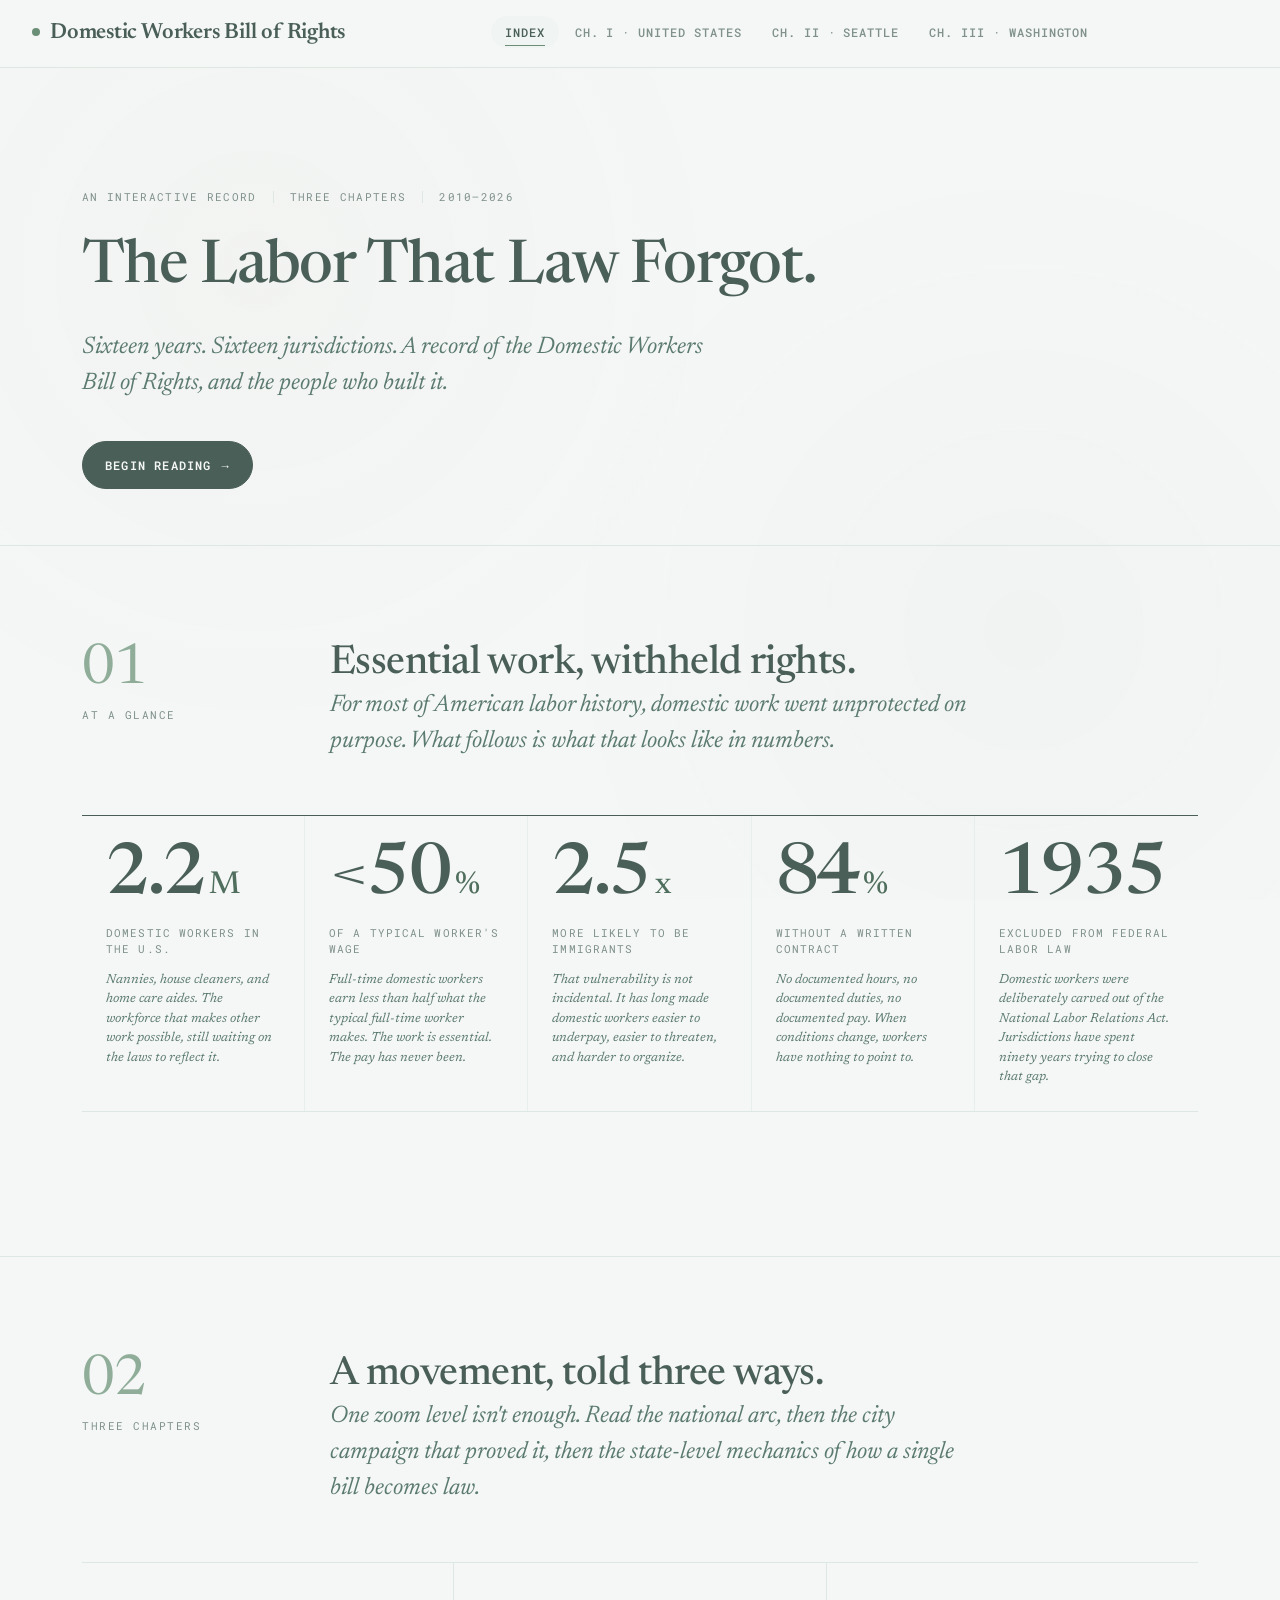
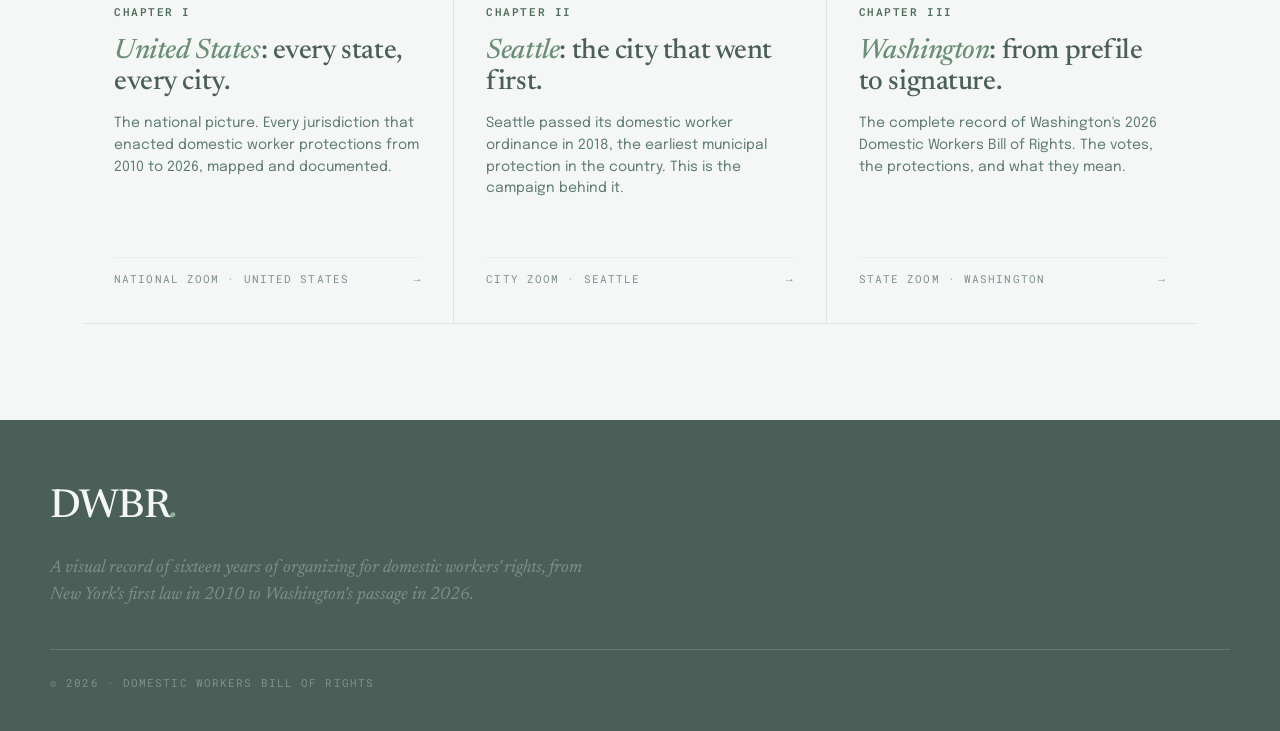
==== commit e8cef9b7: "edited prose heavily" ====
--- a/index.html
+++ b/index.html
@@ -1,4 +1,4 @@
-<!DOCTYPE html>
+﻿<!DOCTYPE html>
 <html lang="en">
 <head>
   <meta charset="utf-8" />
@@ -45,10 +45,10 @@
         <span>2010–2026</span>
       </div>
       <h1 class="h1">
-        The long, slow shape of <em>care&nbsp;work</em> becoming&nbsp;rights.
+        The Labor That Law Forgot.
       </h1>
       <p class="lede">
-        Sixteen years. Sixteen jurisdictions. A visual chronicle of the Domestic Workers Bill of Rights, and the people who carried it across the country.
+        Sixteen years. Sixteen jurisdictions. A record of the Domestic Workers Bill of Rights, and the people who built it.
       </p>
       <div class="hero-cta">
         <a class="btn" data-page="us">
@@ -68,33 +68,38 @@
           At a glance
         </div>
         <div class="section-body">
-          <h2 class="h2">By the numbers, by the years.</h2>
+          <h2 class="h2">Essential work, withheld rights.</h2>
           <p class="lede">
-            Domestic work is the work that makes other work possible, and for most of American labor history, it has gone unprotected on purpose. Here is what changed, and how.
+            For most of American labor history, domestic work went unprotected on purpose. What follows is what that looks like in numbers.
           </p>
         </div>
       </div>
 
       <div class="stats">
         <div class="stat">
-          <div class="stat-num">2.5<span class="unit">M</span></div>
+          <div class="stat-num">2.2<span class="unit">M</span></div>
           <div class="stat-label">Domestic workers in the U.S.</div>
-          <div class="stat-foot">Nannies, house cleaners, and home care aides, overwhelmingly women and disproportionately women of color and immigrants.</div>
+          <div class="stat-foot">Nannies, house cleaners, and home care aides. The workforce that makes other work possible, still waiting on the laws to reflect it.</div>
         </div>
         <div class="stat">
-          <div class="stat-num">16</div>
-          <div class="stat-label">Jurisdictions with a DWBR</div>
-          <div class="stat-foot">Thirteen states and three cities, including Seattle, whose 2018 ordinance became the model for Washington's 2026 state law.</div>
+          <div class="stat-num">&lt;50<span class="unit">%</span></div>
+          <div class="stat-label">Of a typical worker's wage</div>
+          <div class="stat-foot">Full-time domestic workers earn less than half what the typical full-time worker makes. The work is essential. The pay has never been.</div>
         </div>
         <div class="stat">
-          <div class="stat-num">16<span class="unit">yrs</span></div>
-          <div class="stat-label">Of organized campaigning</div>
-          <div class="stat-foot">A movement built city by city, kitchen table by kitchen table, from 2010 to 2026.</div>
+          <div class="stat-num">2.5<span class="unit">x</span></div>
+          <div class="stat-label">More likely to be immigrants</div>
+          <div class="stat-foot">That vulnerability is not incidental. It has long made domestic workers easier to underpay, easier to threaten, and harder to organize.</div>
+        </div>
+        <div class="stat">
+          <div class="stat-num">84<span class="unit">%</span></div>
+          <div class="stat-label">Without a written contract</div>
+          <div class="stat-foot">No documented hours, no documented duties, no documented pay. When conditions change, workers have nothing to point to.</div>
         </div>
         <div class="stat">
           <div class="stat-num">1935</div>
-          <div class="stat-label">Excluded from federal law</div>
-          <div class="stat-foot">Domestic workers were carved out of the National Labor Relations Act. State Bills of Rights have spent ninety years trying to fill that gap.</div>
+          <div class="stat-label">Excluded from federal labor law</div>
+          <div class="stat-foot">Domestic workers were deliberately carved out of the National Labor Relations Act. Jurisdictions have spent ninety years trying to close that gap.</div>
         </div>
       </div>
     </div>
@@ -106,7 +111,7 @@
       <div class="section-header">
         <div class="section-marker">
           <span class="num">02</span>
-          The three chapters
+          Three chapters
         </div>
         <div class="section-body">
           <h2 class="h2">A movement, told three ways.</h2>
@@ -121,34 +126,34 @@
           <div class="chapter-num">Chapter I</div>
           <div class="chapter-title"><em>United States</em>: every state, every city.</div>
           <div class="chapter-desc">
-            The widest view: all sixteen jurisdictions that enacted domestic worker protections from 2010 to 2026. Start here before zooming in.
+            The national picture. Every jurisdiction that enacted domestic worker protections from 2010 to 2026, mapped and documented.
           </div>
           <div class="chapter-foot">
-            <span>National zoom · US 2010–2026</span>
+            <span>National zoom · United States</span>
             <span class="arr">→</span>
           </div>
         </article>
 
         <article class="chapter" data-page="seattle">
           <div class="chapter-num">Chapter II</div>
-          <div class="chapter-title"><em>Seattle</em>: one city's proving ground.</div>
+          <div class="chapter-title"><em>Seattle</em>: the city that went first.</div>
           <div class="chapter-desc">
-            A city-scale portrait of Seattle's 2018 campaign: the coalition, the council, and the organizing model Washington would later follow.
+            Seattle passed its domestic worker ordinance in 2018, the earliest municipal protection in the country. This is the campaign behind it.
           </div>
           <div class="chapter-foot">
-            <span>City zoom · Seattle 2018</span>
+            <span>City zoom · Seattle</span>
             <span class="arr">→</span>
           </div>
         </article>
 
         <article class="chapter" data-page="wa">
           <div class="chapter-num">Chapter III</div>
-          <div class="chapter-title"><em>Washington</em>: one bill's path to law.</div>
+          <div class="chapter-title"><em>Washington</em>: from prefile to signature.</div>
           <div class="chapter-desc">
-            A day-by-day record of the 2026 Washington DWBR: eighteen events, two chambers, sixty days, from prefile to the Governor's signature.
+            The complete record of Washington's 2026 Domestic Workers Bill of Rights. The votes, the protections, and what they mean.
           </div>
           <div class="chapter-foot">
-            <span>State zoom · Washington 2026</span>
+            <span>State zoom · Washington</span>
             <span class="arr">→</span>
           </div>
         </article>
@@ -181,13 +186,13 @@
         <span class="div"></span>
         <span>United States</span>
         <span class="div"></span>
-        <span>2010–2026</span>
+        <span>2010-2026</span>
       </div>
       <h1 class="h1">
-        Sixteen jurisdictions, sixteen years, and a country slowly <em>drawing&nbsp;itself&nbsp;in</em>.
+        Sixteen years, jurisdiction by jurisdiction.
       </h1>
       <p class="lede">
-        Excluded from federal labor law since 1935, domestic workers have spent nearly a century fighting for protections the rest of the workforce took for granted. What follows is what sixteen years of organizing has put back on the page: who passed, what they guaranteed, and how the map filled in.
+        The exclusion began in 1935. The response began in 2010. What followed was a jurisdiction by jurisdiction effort to restore protections that should never have been withheld.
       </p>
     </div>
   </section>
@@ -201,14 +206,15 @@
           The map
         </div>
         <div class="section-body">
-          <h2 class="h2">Sixteen jurisdictions, filling in one law at a time.</h2>
-          <p class="lede">Press Play and watch sixteen jurisdictions join the map over sixteen years. Each fill marks a law enacted and a campaign won.</p>
+          <h2 class="h2">One law at a time.</h2>
+          <p class="lede">
+            Each jurisdiction that fills in marks a campaign won, a coalition that held, and a workforce newly protected.</p>
         </div>
       </div>
       <div class="viz">
         <div class="viz-header">
           <span class="vid">FIG. 01</span>
-          <span>National 2010–26 DWBR Timeline</span>
+          <span>National 2010-2026 DWBR Timeline</span>
         </div>
         <div class="viz-body viz-scroll">
           <iframe
@@ -221,8 +227,7 @@
         </div>
         <div class="viz-caption">
           <strong>How to read</strong>
-          Each state fills in the year its Bill of Rights took effect. Cities appear as points.
-          Press <em>Play</em> or scrub through the years to watch the map populate.
+          Press PLAY to animate, or scrub to explore. Hover over any jurisdiction for details.
         </div>
       </div>
     </div>
@@ -237,87 +242,51 @@
           Jurisdiction by jurisdiction
         </div>
         <div class="section-body">
-          <h2 class="h2">Sixteen laws, what each guaranteed, and when it was written.</h2>
-          <p class="lede">From New York's 2010 first-in-the-nation law to Washington's 2026 passage, each jurisdiction built on what the last had put in writing.</p>
+          <h2 class="h2">What sixteen guarantees look like.</h2>
+          <p class="lede">From New York in 2010 to Washington in 2026, each jurisdiction added something to the page.</p>
         </div>
       </div>
       <div id="jurisdiction-grid" class="jd-grid"></div>
     </div>
   </section>
 
-  <!-- NATIONAL TRENDS -->
+  <!-- CONTEXT -->
   <section class="section">
     <div class="container">
       <div class="section-header">
         <div class="section-marker">
           <span class="num">03</span>
-          Trends
-        </div>
-        <div class="section-body">
-          <h2 class="h2">What sixteen years of lawmaking reveals.</h2>
-          <p class="lede">The movement started on the coasts and spread inward. The provisions it won grew more consistent with every bill, as each state borrowed what had survived legal challenge in the last.</p>
-        </div>
-      </div>
-
-      <div class="twocol">
+          Context
+        </div>
+        <div class="section-body">
+          <h2 class="h2">A gap nearly a century old.</h2>
+          <p class="lede">Domestic workers were written out of federal labor laws in the 1930s. Most of that gap has never been closed.</p>
+        </div>
+      </div>
+
+      <div class="context-wrap">
         <div class="narrative">
+          <div class="stats stats--mini stats--float">
+            <div class="stat">
+              <div class="stat-num">6</div>
+              <div class="stat-label">Federal laws excluded them</div>
+              <div class="stat-foot">The NLRA, FLSA, OSHA, Title VII, the ADA, and the Family and Medical Leave Act, domestic workers are excluded from or left uncovered by each one.</div>
+            </div>
+            <div class="stat">
+              <div class="stat-num">1 in 5</div>
+              <div class="stat-label">Employed women in 1940</div>
+              <div class="stat-foot">At the time of the FLSA's passage, roughly one in five employed women in the United States worked as a domestic worker, one of the largest female occupations in the country.</div>
+            </div>
+          </div>
           <p>
-            Nine of the thirteen states passed their DWBRs in the first decade (2010–2019), averaging nearly one per year. The pace slowed slightly in the years since, with four more states following between 2021 and 2026, but the geographic reach widened: Virginia became the first Southern state in 2021, and Washington completed the Pacific Coast in 2026. Three cities (Seattle, Philadelphia, and the District of Columbia) also enacted their own ordinances; Seattle's preceded and directly shaped Washington's statewide law.
+            The Fair Labor Standards Act of 1938 established minimum wage, overtime, and the forty-hour week for American workers. It also, by deliberate political compromise with Southern Democrats in Congress, excluded two groups, agricultural workers and domestic workers. At the time, domestic workers were overwhelmingly women, and in the South, the majority were Black women. The exclusion was not incidental. It was the price of passage.
           </p>
           <p>
-            Across all sixteen jurisdictions, minimum wage coverage is nearly universal. Overtime, anti-harassment, and rest-break provisions are common at the state level; written employment agreements and paid leave are less consistent, with cities often filling gaps that state laws leave open.
-          </p>
-        </div>
-        <div>
-          <div class="protection-list">
-            <div class="protection"><span class="marker"></span><span class="protection-name">Minimum wage</span><span class="protection-states">14 / 16</span></div>
-            <div class="protection"><span class="marker"></span><span class="protection-name">Overtime pay</span><span class="protection-states">12 / 16</span></div>
-            <div class="protection"><span class="marker"></span><span class="protection-name">Meal & rest breaks</span><span class="protection-states">10 / 16</span></div>
-            <div class="protection"><span class="marker"></span><span class="protection-name">Anti-harassment</span><span class="protection-states">13 / 16</span></div>
-            <div class="protection"><span class="marker"></span><span class="protection-name">Written agreements</span><span class="protection-states">9 / 16</span></div>
-            <div class="protection"><span class="marker"></span><span class="protection-name">Paid leave</span><span class="protection-states">6 / 16</span></div>
-          </div>
-        </div>
-      </div>
-    </div>
-  </section>
-
-  <!-- HISTORICAL CONTEXT -->
-  <section class="section">
-    <div class="container">
-      <div class="section-header">
-        <div class="section-marker">
-          <span class="num">04</span>
-          Why it matters
-        </div>
-        <div class="section-body">
-          <h2 class="h2">Nearly ninety years in the making.</h2>
-          <p class="lede">The FLSA exclusion of 1938 was not an oversight. It was a deliberate compromise. Reversing it, state by state, has taken most of a century.</p>
-        </div>
-      </div>
-
-      <div class="twocol">
-        <div class="narrative">
-          <p>
-            The Fair Labor Standards Act of 1938 created the federal floor for American work: minimum wage, overtime, the forty-hour week. It also, by deliberate compromise, left two groups out: agricultural workers and domestic workers. <em>That carve-out has never been undone at the federal level.</em>
+            The same pattern repeated three years earlier. The Social Security Act of 1935 and the National Labor Relations Act of 1935 had each excluded domestic and agricultural workers from their core protections. Across three foundational pieces of New Deal legislation, the same two workforces were left out. At least sixty percent of the nation's Black population worked in one of these two excluded categories.
           </p>
           <p>
-            What you are looking at, on the map above, is the slow work of putting it back, not in the capitol, but across sixteen jurisdictions, statute by statute, over sixteen years of organizing.
+            Congress partially addressed the FLSA exclusion in 1974, extending minimum wage coverage to some domestic workers, but creating a new "companionship exemption" that left home care workers, companions for the elderly, and live-in workers without overtime protections for another four decades. The Obama administration's Department of Labor narrowed that exemption in 2015, extending overtime to nearly two million home care workers. The federal gap, however, has never been fully closed. No domestic workers law has passed Congress. What you are looking at, state by state, is what organizing has built in the absence of one.
           </p>
-        </div>
-        <div>
-          <div class="stats stats--mini">
-            <div class="stat">
-              <div class="stat-num">1938</div>
-              <div class="stat-label">FLSA exclusion</div>
-              <div class="stat-foot">Domestic workers explicitly carved out of federal labor protections. That gap remains today.</div>
-            </div>
-            <div class="stat">
-              <div class="stat-num">2010</div>
-              <div class="stat-label">First state law</div>
-              <div class="stat-foot">New York's DWBR, the model the rest of the country would adapt.</div>
-            </div>
-          </div>
         </div>
       </div>
     </div>
@@ -369,10 +338,10 @@
         <span>2018</span>
       </div>
       <h1 class="h1">
-        One city, one campaign, and the <em>blueprint&nbsp;that&nbsp;held</em>.
+        One city, one campaign.
       </h1>
       <p class="lede">
-        Eight years before Washington passed a statewide law, Seattle had to prove one was possible. Eighteen months of coalition-building, house meetings across the city, and one unanimous council vote turned a city ordinance into the organizing model a state would spend six years trying to replicate.
+        Eight years before Washington passed a statewide law, Seattle had to prove one was possible.
       </p>
     </div>
   </section>
@@ -386,14 +355,14 @@
           The campaign
         </div>
         <div class="section-body">
-          <h2 class="h2">Every moment of the campaign, in sequence.</h2>
-          <p class="lede">From the first coalition meeting in spring 2017 to the Standards Board's inaugural session in 2019, mapped as it happened.</p>
+          <h2 class="h2">The campaign, in sequence.</h2>
+          <p class="lede">From the first coalition meeting in spring 2017 to the Standards Board's inaugural session in 2019, every documented event in order.</p>
         </div>
       </div>
       <div class="viz">
         <div class="viz-header">
           <span class="vid">FIG. 03</span>
-          <span>Seattle DWO Campaign Timeline · 2018–2019</span>
+          <span>Seattle 2018-2019 DWBR Timeline</span>
         </div>
         <div class="viz-body">
           <iframe
@@ -406,61 +375,48 @@
         </div>
         <div class="viz-caption">
           <strong>How to read</strong>
-          Click any card or use ← / → to step through events. Cards with photos show images as backgrounds; the detail panel above the line shows the full photo and record.
-        </div>
-      </div>
-    </div>
-  </section>
-
-  <!-- SEATTLE DEEP DIVE -->
+          Click any card or use ← / → to step through events.
+        </div>
+      </div>
+    </div>
+  </section>
+
+  <!-- MAP TIMELINE -->
   <section class="section">
     <div class="container">
       <div class="section-header">
         <div class="section-marker">
           <span class="num">02</span>
-          The model
-        </div>
-        <div class="section-body">
-          <h2 class="h2">What the city did that no state had managed yet.</h2>
-          <p class="lede">The campaign worked because it began where the work happened: in private homes, in workers' own languages, in neighborhoods the council had never mapped.</p>
-        </div>
-      </div>
-
-      <div class="twocol">
-        <div class="narrative">
-          <p>
-            Domestic work is invisible by design: it happens behind closed doors, in private homes, on schedules no
-            employer publishes. The Seattle campaign began by making that geography visible: mapping the council
-            districts where workers actually lived, the neighborhoods they cleaned, and the commute lines connecting them.
-          </p>
-          <p>
-            House meetings replaced public hearings. Organizers ran sessions in Spanish, Tagalog, Amharic and English,
-            cataloguing wage theft, isolation, and the contracts no one had ever been offered. The final bill went back to
-            workers four times before it was filed.
-          </p>
-        </div>
-        <div class="viz">
-          <div class="viz-header">
-            <span class="vid">FIG. 02</span>
-            <span>Seattle Organizing Density by District</span>
-          </div>
-          <div style="aspect-ratio: 4/5; background:
-            repeating-linear-gradient(135deg, var(--paper-2) 0 10px, var(--paper-3) 10px 11px);
-            display:flex; align-items:center; justify-content:center;">
-            <div style="background:var(--paper); padding:10px 16px; border:1px solid var(--rule); font-family:var(--mono); font-size:11px; letter-spacing:.12em; text-transform:uppercase; color:var(--ink-3);">
-              [ Seattle district map placeholder ]
-            </div>
-          </div>
-          <div class="viz-caption">
-            <strong>Drop in</strong>
-            A choropleth of organizing meetings per district, 2017–18, would replace the placeholder above.
-          </div>
-        </div>
-      </div>
-    </div>
-  </section>
-
-  <!-- SEATTLE ORDINANCE DETAIL -->
+          The map
+        </div>
+        <div class="section-body">
+          <h2 class="h2">Where it happened.</h2>
+          <p class="lede">
+            Seven locations across Seattle, coalition meetings, house sessions, public hearings, and the council chamber where it ended.</p>
+        </div>
+      </div>
+      <div class="viz">
+        <div class="viz-header">
+          <span class="vid">FIG. 02</span>
+          <span>Seattle 2017-2019 DWBR Campaign Locations</span>
+        </div>
+        <div class="viz-body">
+          <iframe
+            src="figures/map-timeline-sea/index.html"
+            width="100%"
+            height="600"
+            title="Key locations in the Seattle Domestic Workers Ordinance campaign"
+            loading="lazy"
+          ></iframe>
+        </div>
+        <div class="viz-caption">
+          <strong>How to read</strong>
+          Click any marker or use ← / → to step through locations.
+        </div>
+      </div>
+    </div>
+  </section>
+
   <section class="section">
     <div class="container">
       <div class="section-header">
@@ -469,35 +425,34 @@
           The ordinance
         </div>
         <div class="section-body">
-          <h2 class="h2">What Seattle's 2018 ordinance put in writing.</h2>
-          <p class="lede">Six areas of protection. Two of them had never appeared in any domestic worker law anywhere in the country before Seattle wrote them.</p>
-        </div>
-      </div>
-
+          <h2 class="h2">Six protections, one precedent.</h2>
+          <p class="lede">What Seattle's 2018 ordinance put in writing, and what it established for the first time.</p>
+        </div>
+      </div>
       <div class="cell-grid">
         <div class="cell">
           <div class="label-mono">Minimum wage</div>
-          <div class="body-sm">Seattle minimum wage applies in full, with no subminimum rates, no tip credits, regardless of employment status or immigration status.</div>
+          <div class="body-sm">Seattle minimum wage applies in full, regardless of whether a worker is classified as an employee or an independent contractor. No other domestic worker law in the country had erased that distinction before Seattle.</div>
         </div>
         <div class="cell">
           <div class="label-mono">Rest &amp; meal breaks</div>
-          <div class="body-sm">30-minute unpaid meal break after 5 consecutive hours; 10-minute paid rest break for every 4 hours worked. Live-in workers get 24 unpaid hours off if required to work 6+ days straight.</div>
+          <div class="body-sm">30-minute unpaid meal break after 5 consecutive hours, 10-minute paid rest break for every 4 hours worked. If breaks are not feasible, employers must pay additional compensation. Live-in workers get 24 unpaid hours off after working more than 6 consecutive days.</div>
         </div>
         <div class="cell">
           <div class="label-mono">Written agreements</div>
-          <div class="body-sm">Employers must provide a written work agreement before work begins, stating pay, schedule, duties, and conditions. Available in the worker's language.</div>
+          <div class="body-sm">Employers must provide a written work agreement stating pay, schedule, duties, and conditions, in the language the worker is most comfortable reading or speaking. The city makes model agreements available in over 30 languages.</div>
         </div>
         <div class="cell">
           <div class="label-mono">Document protections</div>
-          <div class="body-sm">Employers are prohibited from retaining workers' passports, Social Security cards, or immigration documents, a practice used to trap live-in workers. <em>First ordinance in the country to codify this.</em></div>
+          <div class="body-sm">Employers are prohibited from retaining workers' passports, Social Security cards, birth certificates, or other personal documents, a practice used to control live-in workers. The prohibition applies regardless of immigration status.</div>
         </div>
         <div class="cell">
           <div class="label-mono">Anti-retaliation</div>
-          <div class="body-sm">Employers may not threaten, report, or penalize workers for asserting their rights, including threatening to contact immigration authorities. Retaliation is a civil violation enforceable by the city.</div>
+          <div class="body-sm">Employers may not threaten, report, or penalize workers for asserting their rights. Explicitly named as retaliation, threatening to contact immigration authorities. Violations are enforceable by the city, with penalties up to $5,000 for proven retaliation.</div>
         </div>
         <div class="cell">
           <div class="label-mono">Standards Board</div>
-          <div class="body-sm">A first-of-its-kind body, seated half with workers, half with employers, empowered to recommend minimum standards on wages and working conditions to the City Council. Washington's 2026 law created the same model at state scale.</div>
+          <div class="body-sm">A 13-member board, six workers or worker representatives, six employers or hiring entity representatives, one community member,   empowered to recommend standards on wages, benefits, and working conditions to the City Council. Washington's 2026 law created the same structure at state scale.</div>
         </div>
       </div>
     </div>
@@ -549,10 +504,10 @@
         <span>2026</span>
       </div>
       <h1 class="h1">
-        Two chambers, one signature, and a state <em>finally&nbsp;writing&nbsp;itself&nbsp;in</em>.
+        Washington, finally.
       </h1>
       <p class="lede">
-        Ninety years after domestic workers were written out of federal labor law, Washington wrote them back in. What follows is the record: sixty days, two chambers, and eighteen moments of testimony, votes, and uncertain momentum, tracing the path from a January prefile to the Governor's signature on March 9, 2026.
+        What it took to pass the thirteenth state domestic workers law in the country, documented in full.
       </p>
     </div>
   </section>
@@ -566,8 +521,8 @@
           The bill
         </div>
         <div class="section-body">
-          <h2 class="h2">Sixty days from a January prefile to a March signature.</h2>
-          <p class="lede">Eighteen events, two chambers, one governor. The official record of how Washington's Domestic Workers Bill of Rights moved from introduction to law.</p>
+          <h2 class="h2">The record, in sequence.</h2>
+          <p class="lede">Eighteen events across two chambers, from a January prefile to the Governor's signature on March 9.</p>
         </div>
       </div>
       <div class="viz">
@@ -586,7 +541,7 @@
         </div>
         <div class="viz-caption">
           <strong>How to read</strong>
-          Click any card or use ← / → to step through events. The detail panel above the line shows the official record for the selected day.
+          Click any card or use ← / → to step through events.
         </div>
       </div>
     </div>
@@ -601,8 +556,8 @@
           The road here
         </div>
         <div class="section-body">
-          <h2 class="h2">Six years, two bills, one win.</h2>
-          <p class="lede">The bill failed in 2020 and passed in 2026. The difference was not what the coalition wanted; it was what they were willing to change to get there.</p>
+          <h2 class="h2">Six years, one passage.</h2>
+          <p class="lede">The 2026 bill was not the first. It was the version that had learned from every prior failure what the legislature would accept.</p>
         </div>
       </div>
 
@@ -612,25 +567,25 @@
         <div class="road-card road-card--fail">
           <div class="road-callout">
             <span class="road-callout-year">2018 · City ordinance</span>
-            Seattle passes the country's first municipal DWBR, covering minimum wage, rest breaks, written agreements, and establishing a Standards Board. It becomes the proof-of-concept for statewide legislation.
+            Seattle passes the country's first municipal domestic worker law, covering minimum wage, rest breaks, written agreements, and establishing the first Domestic Workers Standards Board of any city in the nation.
           </div>
           <div class="road-bill-label">2020 · HB 2511</div>
-          <div class="road-bill-outcome">Passed House; died in Senate</div>
+          <div class="road-bill-outcome">Passed both chambers. Died in concurrence.</div>
           <div class="road-row">
-            <div class="road-row-label">Coverage</div>
-            <div class="road-row-val">Immediate statewide; no phase-in period</div>
+            <div class="road-row-label">Scope</div>
+            <div class="road-row-val">Civil rights protections, anti-retaliation, written agreements, and privacy provisions, sponsored by the Attorney General and Governor's office.</div>
           </div>
           <div class="road-row">
-            <div class="road-row-label">Cost provisions</div>
-            <div class="road-row-val">No household cost caps or low-income exemptions</div>
+            <div class="road-row-label">Effective date</div>
+            <div class="road-row-val">July 1, 2021, with no phase-in period.</div>
           </div>
           <div class="road-row">
             <div class="road-row-label">Coalition</div>
-            <div class="road-row-val">Worker organizations + labor unions</div>
+            <div class="road-row-val">Worker organizations and labor unions, with direct backing from Attorney General Bob Ferguson and Governor Jay Inslee.</div>
           </div>
           <div class="road-row">
             <div class="road-row-label">Outcome</div>
-            <div class="road-row-val">Passed House 59–39; stalled in Senate Ways &amp; Means. Never reached the Senate floor.</div>
+            <div class="road-row-val">House 59 to 39. Senate 48 to 1. The House refused to concur with Senate amendments and the session ended without resolution.</div>
           </div>
         </div>
 
@@ -638,46 +593,46 @@
         <div class="road-delta">
           <div class="road-delta-head">What changed</div>
           <div class="road-delta-item">
-            <div class="road-delta-label">Coverage</div>
-            <div class="road-delta-text">Phased implementation added; live-in worker provisions deferred to a 2028 study</div>
+            <div class="road-delta-label">Simplification</div>
+            <div class="road-delta-text">The 2026 bill was deliberately rewritten to be narrower and clearer. The official House bill report notes it was drafted so that workers and employers could read and understand it directly.</div>
           </div>
           <div class="road-delta-item">
-            <div class="road-delta-label">Cost provisions</div>
-            <div class="road-delta-text">Sliding-scale subsidies added; households below 200% FPL exempted</div>
+            <div class="road-delta-label">Implementation</div>
+            <div class="road-delta-text">An effective date of July 1, 2027 gave employers over a year after signing to prepare, with the Department of Labor and Industries developing model agreements in the interim.</div>
+          </div>
+          <div class="road-delta-item">
+            <div class="road-delta-label">Definition</div>
+            <div class="road-delta-text">The bill defined a domestic worker as anyone paid for four or more hours of work in a private home per month, resolving the definitional ambiguity that had stalled prior versions.</div>
           </div>
           <div class="road-delta-item">
             <div class="road-delta-label">Coalition</div>
-            <div class="road-delta-text">Employer advocates and disability rights groups joined the campaign</div>
-          </div>
-          <div class="road-delta-item">
-            <div class="road-delta-label">Organizing</div>
-            <div class="road-delta-text">200+ listening sessions over four years rebuilt and broadened the base</div>
+            <div class="road-delta-text">Employer advocates including Hand in Hand joined worker organizations for the first time, giving the campaign a broader base than any prior attempt.</div>
           </div>
         </div>
 
         <!-- Right: 2026 pass -->
         <div class="road-card road-card--pass">
           <div class="road-callout">
-            <span class="road-callout-year">2021–2024 · Coalition rebuilds</span>
-            Organizers run 200+ statewide listening sessions, recruit employer advocates, and draft a revised bill with phased implementation and household cost caps.
-          </div>
-          <div class="road-bill-label">2025–26 · HB 2355</div>
-          <div class="road-bill-outcome">Passed both chambers</div>
+            <span class="road-callout-year">2021–2025 · Five sessions</span>
+            Bills introduced and defeated in five consecutive sessions, each stalling over definitions, implementation concerns, or end-of-session deadlines. The 2025 version passed the Senate but died in the House Rules Committee.
+          </div>
+          <div class="road-bill-label">2026 · HB 2355</div>
+          <div class="road-bill-outcome">Passed both chambers. Signed into law.</div>
           <div class="road-row">
-            <div class="road-row-label">Coverage</div>
-            <div class="road-row-val">Phased: core protections 7/1/27; live-in worker provisions deferred to 2028</div>
+            <div class="road-row-label">Scope</div>
+            <div class="road-row-val">Minimum wage, overtime, written agreements, document protections, anti-retaliation, and civil rights protections under the Washington Law Against Discrimination.</div>
           </div>
           <div class="road-row">
-            <div class="road-row-label">Cost provisions</div>
-            <div class="road-row-val">Sliding-scale subsidies for low-income households; exemptions below 200% FPL</div>
+            <div class="road-row-label">Effective date</div>
+            <div class="road-row-val">July 1, 2027, with the Department of Labor and Industries building enforcement systems and model agreements before the law takes effect.</div>
           </div>
           <div class="road-row">
             <div class="road-row-label">Coalition</div>
-            <div class="road-row-val">Worker organizations + labor unions + employer advocates + disability rights groups</div>
+            <div class="road-row-val">Working Washington, Casa Latina, Hand in Hand, Ala Garifuna, Firelands Workers United, SEIU 775, and the National Domestic Workers Alliance.</div>
           </div>
           <div class="road-row">
             <div class="road-row-label">Outcome</div>
-            <div class="road-row-val">House 57–39 · Senate 28–20 · Signed March 9, 2026</div>
+            <div class="road-row-val">House 57 to 39. Senate 28 to 20. Signed March 9, 2026.</div>
           </div>
         </div>
 
@@ -694,8 +649,8 @@
           The vote
         </div>
         <div class="section-body">
-          <h2 class="h2">How the map voted, district by district.</h2>
-          <p class="lede">Party affiliation predicted the outcome almost entirely. House: 57 yea, 39 nay. Senate: 28 yea, 20 nay. Two Republican districts crossed over in the House; one Democratic senator voted against.</p>
+          <h2 class="h2">The vote, district by district.</h2>
+          <p class="lede">House 57 to 39. Senate 28 to 20. Party affiliation predicted the outcome almost entirely.</p>
         </div>
       </div>
 
@@ -715,7 +670,7 @@
         </div>
         <div class="viz-caption">
           <strong>How to read</strong>
-          Toggle House or Senate at the bottom of the map. Hover any district for member names, party, and individual votes.
+          Toggle House or Senate. Hover over any district for member name, party, and vote.
         </div>
       </div>
 
@@ -731,34 +686,32 @@
           The protections
         </div>
         <div class="section-body">
-          <h2 class="h2">What the law guarantees, and when.</h2>
-          <p class="lede">Five of the six protections take effect July 1, 2027. Live-in worker protections go to a dedicated study first, with implementation to follow in 2028.</p>
-        </div>
-      </div>
-
+          <h2 class="h2">What the law puts into writing.</h2>
+          <p class="lede">Six protections, all taking effect July 1, 2027.</p>
+        </div>
+      </div>
       <div class="protection-list">
-        <div class="protection"><span class="marker"></span><span class="protection-name">Minimum wage parity</span><span class="protection-states">Effective 7/1/27</span></div>
-        <div class="protection"><span class="marker"></span><span class="protection-name">Overtime &amp; rest breaks</span><span class="protection-states">Effective 7/1/27</span></div>
-        <div class="protection"><span class="marker"></span><span class="protection-name">Written employment terms</span><span class="protection-states">Effective 7/1/27</span></div>
-        <div class="protection"><span class="marker"></span><span class="protection-name">Anti-harassment coverage</span><span class="protection-states">Effective 7/1/27</span></div>
-        <div class="protection"><span class="marker"></span><span class="protection-name">Standards Board with worker seats</span><span class="protection-states">Convenes 2027</span></div>
-        <div class="protection"><span class="marker no"></span><span class="protection-name">Live-in worker protections</span><span class="protection-states">Phase 2 · 2028 study</span></div>
-      </div>
-
+        <div class="protection"><span class="marker"></span><span class="protection-name">Minimum wage and overtime</span><span class="protection-states">Effective 7/1/27</span></div>
+        <div class="protection"><span class="marker"></span><span class="protection-name">Paid sick leave</span><span class="protection-states">Effective 7/1/27</span></div>
+        <div class="protection"><span class="marker"></span><span class="protection-name">Written employment agreement</span><span class="protection-states">Effective 7/1/27</span></div>
+        <div class="protection"><span class="marker"></span><span class="protection-name">Termination notice and severance</span><span class="protection-states">Effective 7/1/27</span></div>
+        <div class="protection"><span class="marker"></span><span class="protection-name">Document and privacy protections</span><span class="protection-states">Effective 7/1/27</span></div>
+        <div class="protection"><span class="marker"></span><span class="protection-name">Anti-discrimination and anti-retaliation</span><span class="protection-states">Effective 7/1/27</span></div>
+      </div>
       <div class="impl-box">
         <div class="label-mono">Implementation timeline</div>
         <div class="impl-grid">
           <div>
-            <div class="impl-date">7/1/2027</div>
-            <div class="body-sm">Core protections take effect statewide</div>
+            <div class="impl-date">March 9, 2026</div>
+            <div class="body-sm">Signed by Governor Ferguson. Department of Labor and Industries begins building enforcement systems and model agreements.</div>
           </div>
           <div>
-            <div class="impl-date">Fall 2027</div>
-            <div class="body-sm">Standards Board convenes; worker &amp; employer seats appointed</div>
+            <div class="impl-date">September 2026</div>
+            <div class="body-sm">L&I IT systems development begins, preparing complaint intake and case management infrastructure for the law's effective date.</div>
           </div>
           <div>
-            <div class="impl-date">2028</div>
-            <div class="body-sm">State study on live-in worker provisions; recommendations due to legislature</div>
+            <div class="impl-date">July 1, 2027</div>
+            <div class="body-sm">All six protections take effect statewide for the estimated 100,000 domestic workers in Washington.</div>
           </div>
         </div>
       </div>
@@ -783,8 +736,8 @@
       <div class="ttl"><span class="arr">←</span> Cities</div>
     </a>
     <a class="next" data-page="home">
-      <div class="label">↑ Index</div>
-      <div class="ttl">Return to home <span class="arr">↑</span></div>
+      <div class="label">Index →</div>
+      <div class="ttl">Return to home <span class="arr">→</span></div>
     </a>
   </div>
 
--- a/css/main.css
+++ b/css/main.css
@@ -221,7 +221,7 @@
 /* ── STAT GRID ────────────────────────────────── */
 .stats {
   display: grid;
-  grid-template-columns: repeat(4, 1fr);
+  grid-template-columns: repeat(5, 1fr);
   gap: 0;
   border-top: 1px solid var(--ink);
   border-bottom: 1px solid var(--rule);
@@ -274,7 +274,21 @@
   color: var(--ink);
   max-width: 640px;
 }
+.narrative::after { content: ''; display: table; clear: both; }
 .narrative p + p { margin-top: 20px; text-indent: 1.5em; }
+.stats--float {
+  float: right;
+  width: 40%;
+  min-width: 220px;
+  margin: 6px 0 28px 4%;
+  grid-template-columns: 1fr;
+}
+.context-wrap {
+  display: flow-root;
+}
+.context-wrap .narrative {
+  max-width: none;
+}
 .narrative p:first-of-type::first-letter {
   font-family: var(--serif);
   font-weight: 500;
@@ -634,6 +648,15 @@
   background: var(--paper);
   padding: 22px 24px;
   cursor: pointer;
+  box-shadow: inset 3px 0 0 transparent;
+  transition: box-shadow 0.18s, background 0.18s;
+}
+.jd-card:hover {
+  box-shadow: inset 3px 0 0 var(--sage);
+}
+.jd-card[open] {
+  box-shadow: inset 3px 0 0 var(--sage-deep);
+  background: var(--paper-2);
 }
 .jd-summary {
   list-style: none;
@@ -661,6 +684,15 @@
   font-size: 16px;
   color: var(--moss);
   flex-shrink: 0;
+  font-size: 0;
+}
+.jd-toggle::before {
+  font-size: 16px;
+  content: '+';
+}
+.jd-card[open] .jd-toggle::before {
+  content: '−';
+  color: var(--sage-deep);
 }
 .jd-body {
   margin-top: 16px;
@@ -678,6 +710,33 @@
   font-style: italic;
   font-size: 13px;
   color: var(--ink-3);
+}
+.jd-executive {
+  display: flex;
+  align-items: center;
+  gap: 8px;
+  flex-wrap: wrap;
+}
+.party-badge {
+  display: inline-block;
+  padding: 2px 7px;
+  border-radius: 999px;
+  font-family: var(--mono);
+  font-size: 9px;
+  font-weight: 600;
+  letter-spacing: 0.1em;
+  text-transform: uppercase;
+  flex-shrink: 0;
+}
+.party-d {
+  background: #e8eef5;
+  color: #3d6080;
+  border: 1px solid #c4d4e4;
+}
+.party-r {
+  background: #f5eceb;
+  color: #8a3e3e;
+  border: 1px solid #e4c8c6;
 }
 
 /* ── CELL GRID (Seattle ordinance, etc.) ──────── */
@@ -843,8 +902,9 @@
   .section-header { grid-template-columns: 1fr; gap: 24px; }
   .section-marker { position: static; }
   .stats { grid-template-columns: repeat(2, 1fr); }
-  .stat:nth-child(2) { border-right: none; }
-  .stat:nth-child(1), .stat:nth-child(2) { border-bottom: 1px solid var(--rule-soft); }
+  .stat:nth-child(even) { border-right: none; }
+  .stat { border-bottom: 1px solid var(--rule-soft); }
+  .stat:last-child { border-bottom: none; }
   .chapters { grid-template-columns: 1fr; }
   .protection-list { grid-template-columns: 1fr; }
   .nav-links a { font-size: 11px; padding: 6px 10px; }
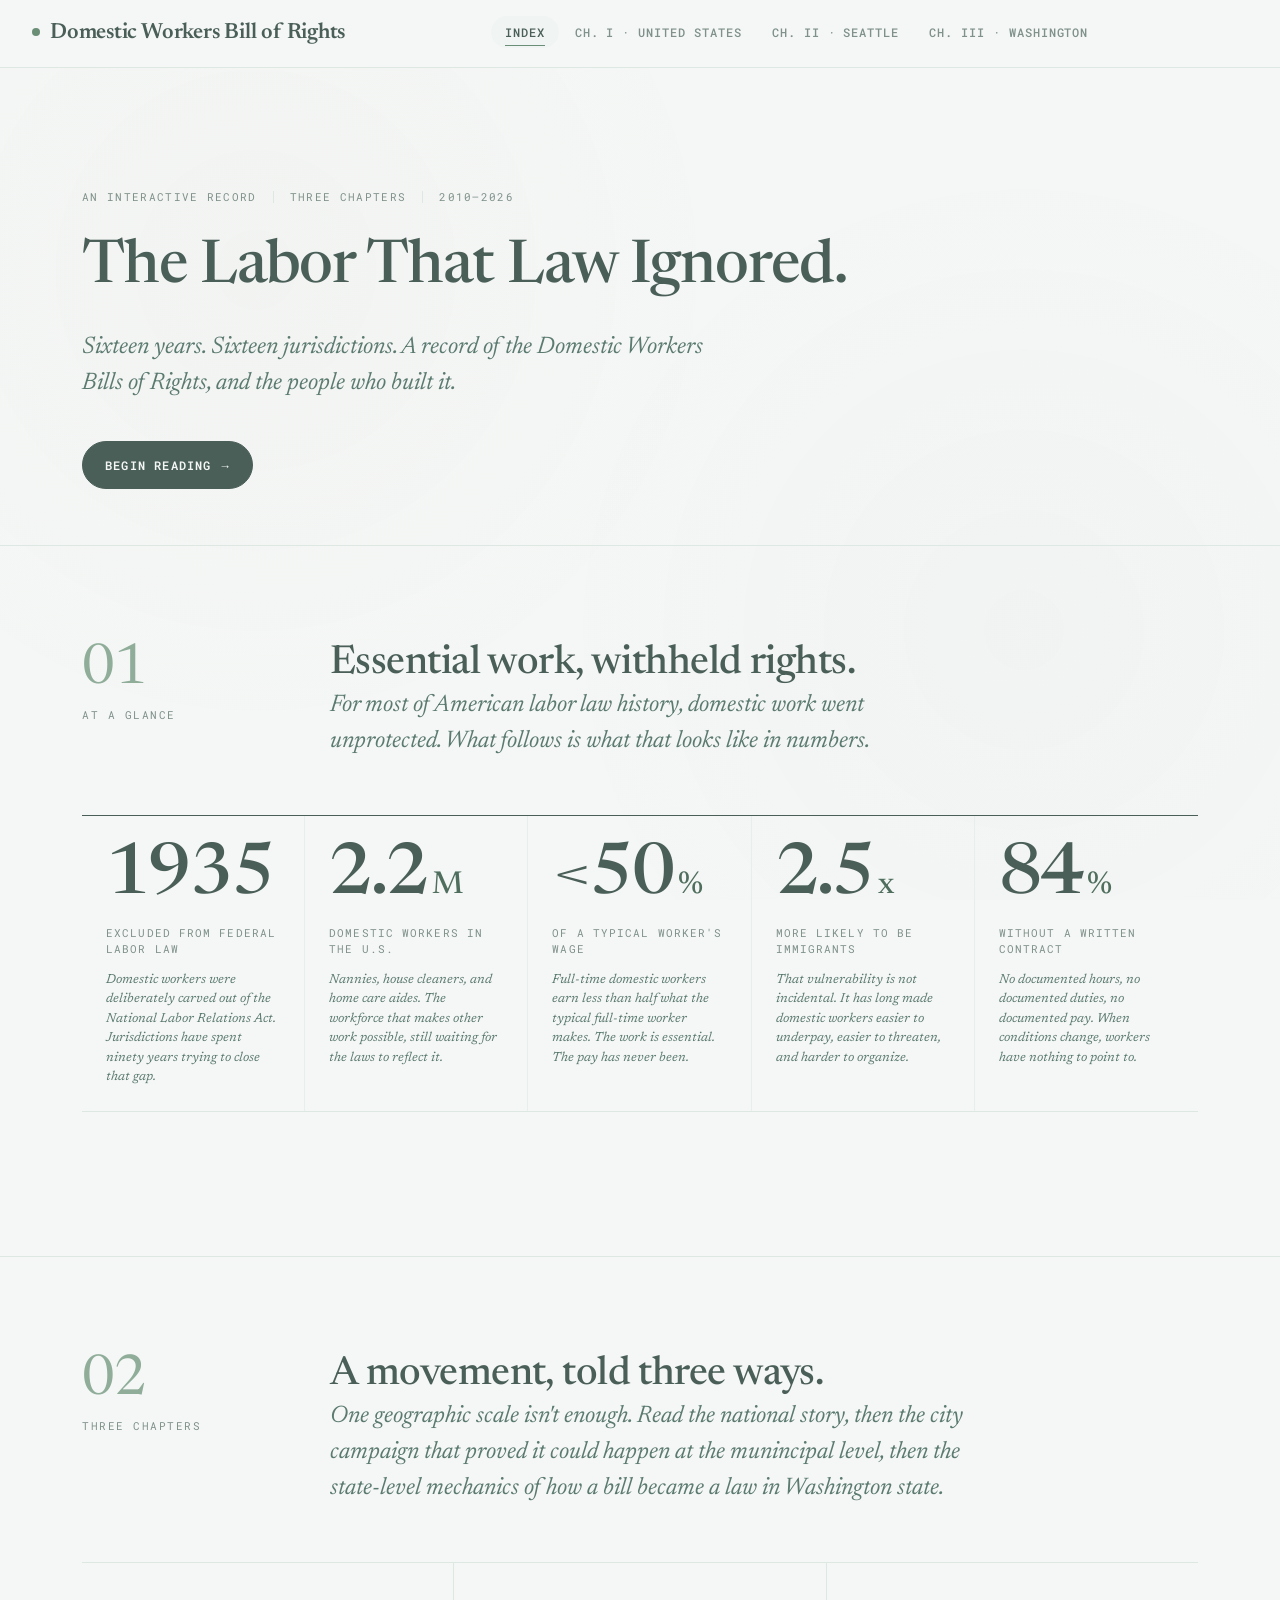
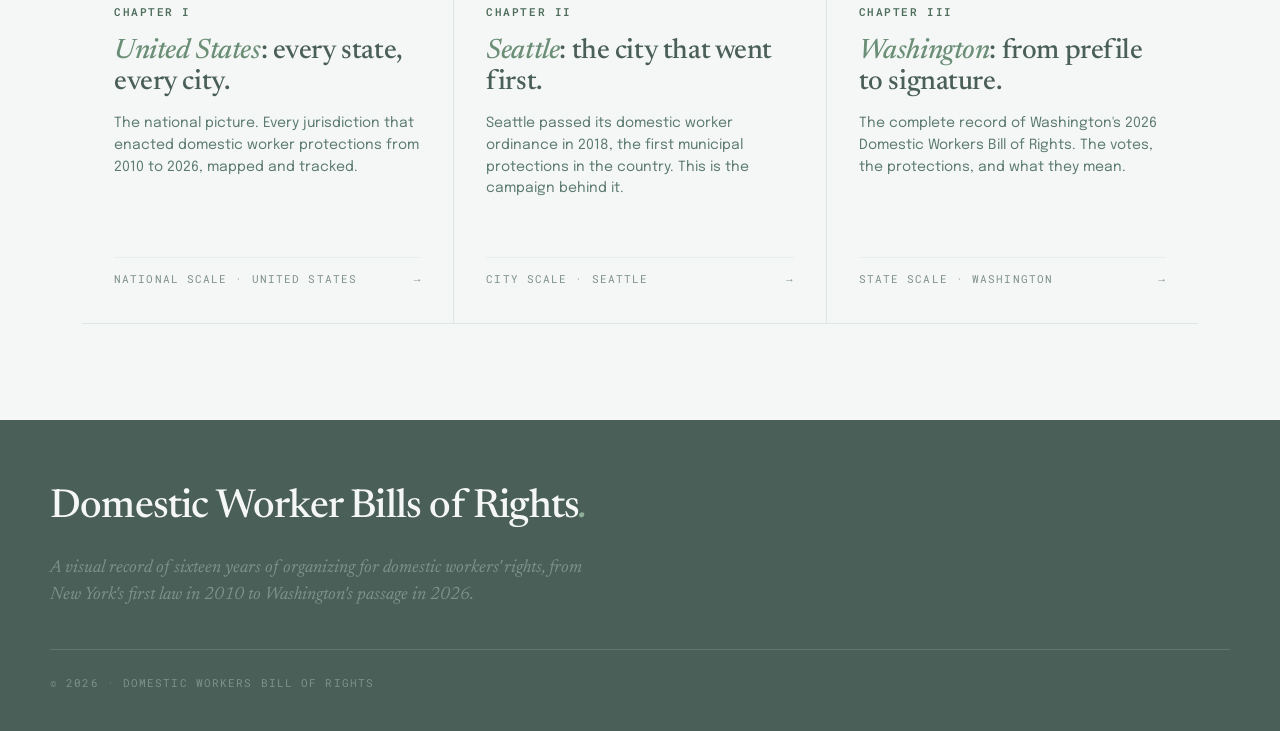
==== commit ff5162f5: "text changes" ====
--- a/index.html
+++ b/index.html
@@ -45,10 +45,10 @@
         <span>2010–2026</span>
       </div>
       <h1 class="h1">
-        The Labor That Law Forgot.
+        The Labor That Law Ignored.
       </h1>
       <p class="lede">
-        Sixteen years. Sixteen jurisdictions. A record of the Domestic Workers Bill of Rights, and the people who built it.
+        Sixteen years. Sixteen jurisdictions. A record of the Domestic Workers Bills of Rights, and the people who built it.
       </p>
       <div class="hero-cta">
         <a class="btn" data-page="us">
@@ -70,16 +70,21 @@
         <div class="section-body">
           <h2 class="h2">Essential work, withheld rights.</h2>
           <p class="lede">
-            For most of American labor history, domestic work went unprotected on purpose. What follows is what that looks like in numbers.
+            For most of American labor law history, domestic work went unprotected. What follows is what that looks like in numbers.
           </p>
         </div>
       </div>
 
       <div class="stats">
+        <div class="stat">
+          <div class="stat-num">1935</div>
+          <div class="stat-label">Excluded from federal labor law</div>
+          <div class="stat-foot">Domestic workers were deliberately carved out of the National Labor Relations Act. Jurisdictions have spent ninety years trying to close that gap.</div>
+        </div>
         <div class="stat">
           <div class="stat-num">2.2<span class="unit">M</span></div>
           <div class="stat-label">Domestic workers in the U.S.</div>
-          <div class="stat-foot">Nannies, house cleaners, and home care aides. The workforce that makes other work possible, still waiting on the laws to reflect it.</div>
+          <div class="stat-foot">Nannies, house cleaners, and home care aides. The workforce that makes other work possible, still waiting for the laws to reflect it.</div>
         </div>
         <div class="stat">
           <div class="stat-num">&lt;50<span class="unit">%</span></div>
@@ -96,11 +101,6 @@
           <div class="stat-label">Without a written contract</div>
           <div class="stat-foot">No documented hours, no documented duties, no documented pay. When conditions change, workers have nothing to point to.</div>
         </div>
-        <div class="stat">
-          <div class="stat-num">1935</div>
-          <div class="stat-label">Excluded from federal labor law</div>
-          <div class="stat-foot">Domestic workers were deliberately carved out of the National Labor Relations Act. Jurisdictions have spent ninety years trying to close that gap.</div>
-        </div>
       </div>
     </div>
   </section>
@@ -116,7 +116,7 @@
         <div class="section-body">
           <h2 class="h2">A movement, told three ways.</h2>
           <p class="lede">
-            One zoom level isn't enough. Read the national arc, then the city campaign that proved it, then the state-level mechanics of how a single bill becomes law.
+            One geographic scale isn't enough. Read the national story, then the city campaign that proved it could happen at the munincipal level, then the state-level mechanics of how a bill became a law in Washington state.
           </p>
         </div>
       </div>
@@ -126,10 +126,10 @@
           <div class="chapter-num">Chapter I</div>
           <div class="chapter-title"><em>United States</em>: every state, every city.</div>
           <div class="chapter-desc">
-            The national picture. Every jurisdiction that enacted domestic worker protections from 2010 to 2026, mapped and documented.
+            The national picture. Every jurisdiction that enacted domestic worker protections from 2010 to 2026, mapped and tracked.
           </div>
           <div class="chapter-foot">
-            <span>National zoom · United States</span>
+            <span>National scale · United States</span>
             <span class="arr">→</span>
           </div>
         </article>
@@ -138,10 +138,10 @@
           <div class="chapter-num">Chapter II</div>
           <div class="chapter-title"><em>Seattle</em>: the city that went first.</div>
           <div class="chapter-desc">
-            Seattle passed its domestic worker ordinance in 2018, the earliest municipal protection in the country. This is the campaign behind it.
+            Seattle passed its domestic worker ordinance in 2018, the first municipal protections in the country. This is the campaign behind it.
           </div>
           <div class="chapter-foot">
-            <span>City zoom · Seattle</span>
+            <span>City scale · Seattle</span>
             <span class="arr">→</span>
           </div>
         </article>
@@ -153,7 +153,7 @@
             The complete record of Washington's 2026 Domestic Workers Bill of Rights. The votes, the protections, and what they mean.
           </div>
           <div class="chapter-foot">
-            <span>State zoom · Washington</span>
+            <span>State scale · Washington</span>
             <span class="arr">→</span>
           </div>
         </article>
@@ -164,7 +164,7 @@
   <!-- FOOTER -->
   <footer>
     <div class="footer-grid">
-      <div class="footer-mark">DWBR<em>.</em></div>
+      <div class="footer-mark">Domestic Worker Bills of Rights<em>.</em></div>
       <p class="footer-tag">A visual record of sixteen years of organizing for domestic workers' rights, from New York's first law in 2010 to Washington's passage in 2026.</p>
     </div>
     <div class="footer-fine">
@@ -192,7 +192,7 @@
         Sixteen years, jurisdiction by jurisdiction.
       </h1>
       <p class="lede">
-        The exclusion began in 1935. The response began in 2010. What followed was a jurisdiction by jurisdiction effort to restore protections that should never have been withheld.
+        The legal exclusion began in 1935. 75 years later in 2010 New York passed the first Domestic Workers Bill of Rights. What followed was a jurisdiction by jurisdiction effort to restore protections that should never have been withheld.
       </p>
     </div>
   </section>
@@ -208,7 +208,7 @@
         <div class="section-body">
           <h2 class="h2">One law at a time.</h2>
           <p class="lede">
-            Each jurisdiction that fills in marks a campaign won, a coalition that held, and a workforce newly protected.</p>
+            Each jurisdiction that appears on the map over time marks a campaign won, a coalition that succeeded, and a workforce newly protected.</p>
         </div>
       </div>
       <div class="viz">
@@ -242,7 +242,7 @@
           Jurisdiction by jurisdiction
         </div>
         <div class="section-body">
-          <h2 class="h2">What sixteen guarantees look like.</h2>
+          <h2 class="h2">What sixteen laws look like.</h2>
           <p class="lede">From New York in 2010 to Washington in 2026, each jurisdiction added something to the page.</p>
         </div>
       </div>
@@ -260,7 +260,7 @@
         </div>
         <div class="section-body">
           <h2 class="h2">A gap nearly a century old.</h2>
-          <p class="lede">Domestic workers were written out of federal labor laws in the 1930s. Most of that gap has never been closed.</p>
+          <p class="lede">Domestic workers were written out of federal labor laws in the 1930s. The gap is only now being gradually filled.</p>
         </div>
       </div>
 
@@ -282,7 +282,7 @@
             The Fair Labor Standards Act of 1938 established minimum wage, overtime, and the forty-hour week for American workers. It also, by deliberate political compromise with Southern Democrats in Congress, excluded two groups, agricultural workers and domestic workers. At the time, domestic workers were overwhelmingly women, and in the South, the majority were Black women. The exclusion was not incidental. It was the price of passage.
           </p>
           <p>
-            The same pattern repeated three years earlier. The Social Security Act of 1935 and the National Labor Relations Act of 1935 had each excluded domestic and agricultural workers from their core protections. Across three foundational pieces of New Deal legislation, the same two workforces were left out. At least sixty percent of the nation's Black population worked in one of these two excluded categories.
+            The same pattern repeated three years earlier. The Social Security Act of 1935 and the National Labor Relations Act of 1935 had each excluded domestic and agricultural workers from their core protections. Across the foundational pieces of New Deal legislation, the same two workforces were left out. At least sixty percent of the nation's Black population worked in one of these two excluded categories.
           </p>
           <p>
             Congress partially addressed the FLSA exclusion in 1974, extending minimum wage coverage to some domestic workers, but creating a new "companionship exemption" that left home care workers, companions for the elderly, and live-in workers without overtime protections for another four decades. The Obama administration's Department of Labor narrowed that exemption in 2015, extending overtime to nearly two million home care workers. The federal gap, however, has never been fully closed. No domestic workers law has passed Congress. What you are looking at, state by state, is what organizing has built in the absence of one.
@@ -557,7 +557,7 @@
         </div>
         <div class="section-body">
           <h2 class="h2">Six years, one passage.</h2>
-          <p class="lede">The 2026 bill was not the first. It was the version that had learned from every prior failure what the legislature would accept.</p>
+          <p class="lede">The 2026 bill was not the first attempt. It was the version that built on what was learned from the previous versions that did not reach the Governor's desk.</p>
         </div>
       </div>
 
@@ -657,20 +657,40 @@
       <div class="viz">
         <div class="viz-header">
           <span class="vid">FIG. 04</span>
-          <span>Washington DWBR Vote by Legislative Districts</span>
+          <span>Washington DWBR House Vote · HB 2355</span>
         </div>
         <div class="viz-body">
           <iframe
-            src="figures/vote-map-wa/index.html"
+            src="figures/vote-map-wa-house/index.html"
             width="100%"
-            height="600"
-            title="Washington DWBR vote by legislative district, 2026"
+            height="560"
+            title="Washington DWBR House vote by legislative district, 2026"
             loading="lazy"
           ></iframe>
         </div>
         <div class="viz-caption">
           <strong>How to read</strong>
-          Toggle House or Senate. Hover over any district for member name, party, and vote.
+          Hover any district for member name, party, and vote.
+        </div>
+      </div>
+
+      <div class="viz">
+        <div class="viz-header">
+          <span class="vid">FIG. 05</span>
+          <span>Washington DWBR Senate Vote · SB 6053</span>
+        </div>
+        <div class="viz-body">
+          <iframe
+            src="figures/vote-map-wa-senate/index.html"
+            width="100%"
+            height="560"
+            title="Washington DWBR Senate vote by legislative district, 2026"
+            loading="lazy"
+          ></iframe>
+        </div>
+        <div class="viz-caption">
+          <strong>How to read</strong>
+          Hover any district for member name, party, and vote.
         </div>
       </div>
 
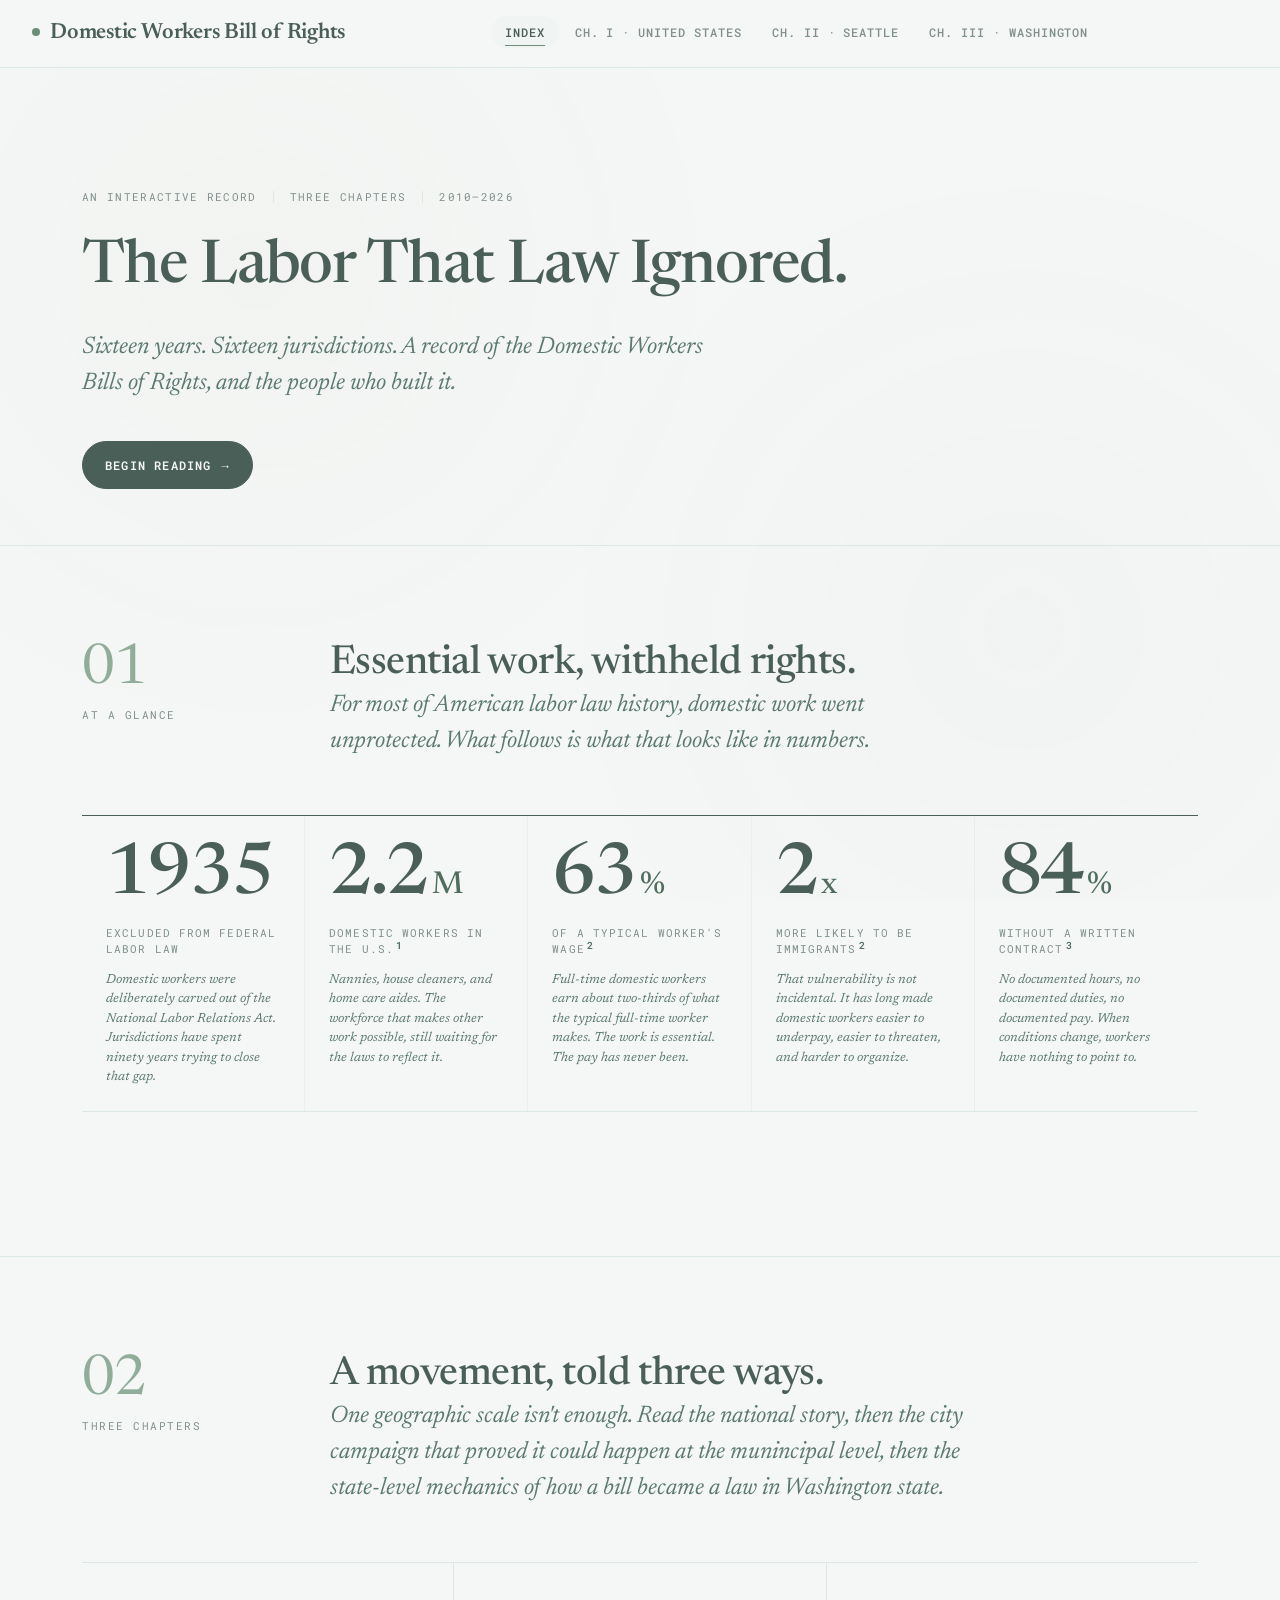
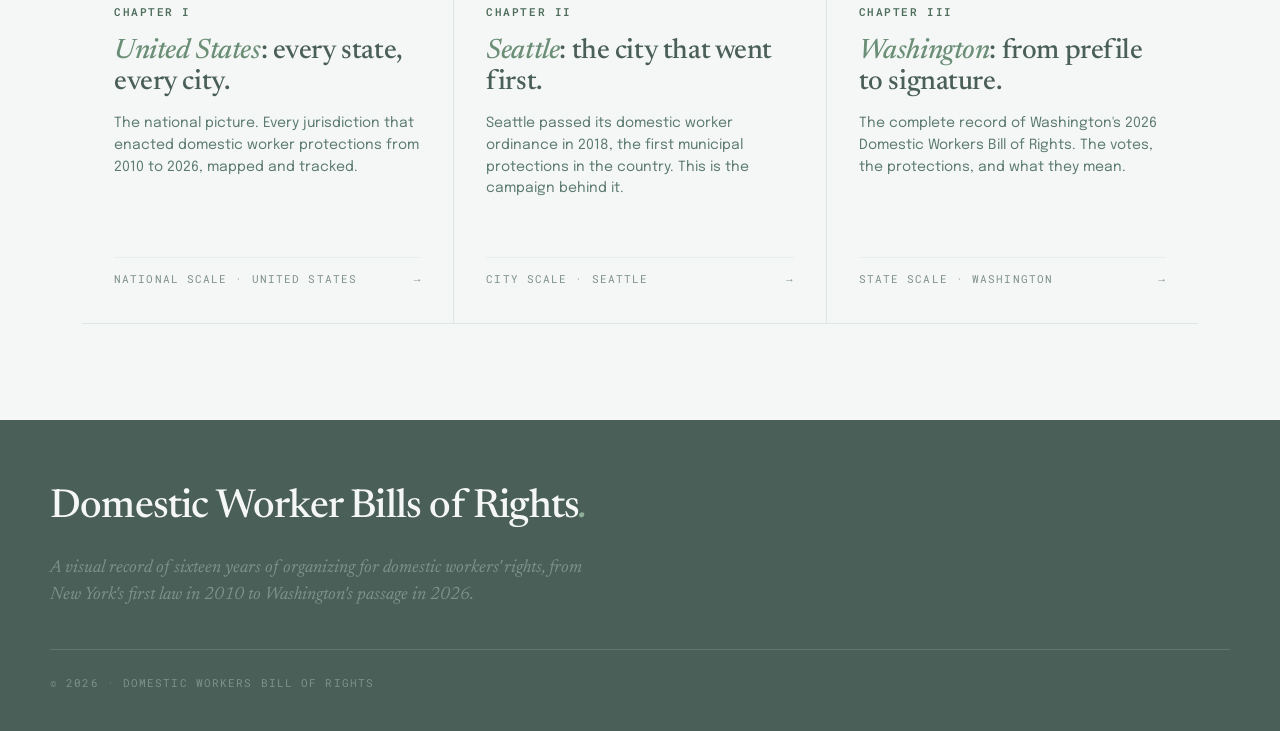
==== commit 6ff859a7: "further prose updates" ====
--- a/index.html
+++ b/index.html
@@ -83,22 +83,22 @@
         </div>
         <div class="stat">
           <div class="stat-num">2.2<span class="unit">M</span></div>
-          <div class="stat-label">Domestic workers in the U.S.</div>
+          <div class="stat-label">Domestic workers in the U.S.<sup class="fn" tabindex="0" role="button" aria-label="View source" data-source-org="National Domestic Workers Alliance" data-source-url="https://www.domesticworkers.org/about-domestic-work/">1</sup></div>
           <div class="stat-foot">Nannies, house cleaners, and home care aides. The workforce that makes other work possible, still waiting for the laws to reflect it.</div>
         </div>
         <div class="stat">
-          <div class="stat-num">&lt;50<span class="unit">%</span></div>
-          <div class="stat-label">Of a typical worker's wage</div>
-          <div class="stat-foot">Full-time domestic workers earn less than half what the typical full-time worker makes. The work is essential. The pay has never been.</div>
+          <div class="stat-num">63<span class="unit">%</span></div>
+          <div class="stat-label">Of a typical worker's wage<sup class="fn" tabindex="0" role="button" aria-label="View source" data-source-org="Economic Policy Institute" data-source-url="https://www.epi.org/publication/domestic-workers-chartbook-2022/">2</sup></div>
+          <div class="stat-foot">Full-time domestic workers earn about two-thirds of what the typical full-time worker makes. The work is essential. The pay has never been.</div>
         </div>
         <div class="stat">
-          <div class="stat-num">2.5<span class="unit">x</span></div>
-          <div class="stat-label">More likely to be immigrants</div>
+          <div class="stat-num">2<span class="unit">x</span></div>
+          <div class="stat-label">More likely to be immigrants<sup class="fn" tabindex="0" role="button" aria-label="View source" data-source-org="Economic Policy Institute" data-source-url="https://www.epi.org/publication/domestic-workers-chartbook-2022/">2</sup></div>
           <div class="stat-foot">That vulnerability is not incidental. It has long made domestic workers easier to underpay, easier to threaten, and harder to organize.</div>
         </div>
         <div class="stat">
           <div class="stat-num">84<span class="unit">%</span></div>
-          <div class="stat-label">Without a written contract</div>
+          <div class="stat-label">Without a written contract<sup class="fn" tabindex="0" role="button" aria-label="View source" data-source-org="National Domestic Workers Alliance" data-source-url="https://www.domesticworkers.org/programs-and-campaigns/developing-policy-solutions/domestic-workers-bill-of-rights/">3</sup></div>
           <div class="stat-foot">No documented hours, no documented duties, no documented pay. When conditions change, workers have nothing to point to.</div>
         </div>
       </div>
@@ -274,7 +274,7 @@
             </div>
             <div class="stat">
               <div class="stat-num">1 in 5</div>
-              <div class="stat-label">Employed women in 1940</div>
+              <div class="stat-label">Employed women in 1940<sup class="fn" tabindex="0" role="button" aria-label="View source" data-source-org="Temple University Press" data-source-url="https://temple.manifoldapp.org/read/domesticity-and-dirt-housewives-and-domestic-servants-in-the-united-states-1920-1945/section/1146feb8-e505-4c30-9c85-9cfa34f4fa91">1</sup></div>
               <div class="stat-foot">At the time of the FLSA's passage, roughly one in five employed women in the United States worked as a domestic worker, one of the largest female occupations in the country.</div>
             </div>
           </div>
@@ -557,85 +557,78 @@
         </div>
         <div class="section-body">
           <h2 class="h2">Six years, one passage.</h2>
-          <p class="lede">The 2026 bill was not the first attempt. It was the version that built on what was learned from the previous versions that did not reach the Governor's desk.</p>
-        </div>
-      </div>
-
-      <div class="road-grid">
-
-        <!-- Left: 2020 attempt -->
-        <div class="road-card road-card--fail">
-          <div class="road-callout">
-            <span class="road-callout-year">2018 · City ordinance</span>
-            Seattle passes the country's first municipal domestic worker law, covering minimum wage, rest breaks, written agreements, and establishing the first Domestic Workers Standards Board of any city in the nation.
-          </div>
-          <div class="road-bill-label">2020 · HB 2511</div>
-          <div class="road-bill-outcome">Passed both chambers. Died in concurrence.</div>
-          <div class="road-row">
-            <div class="road-row-label">Scope</div>
-            <div class="road-row-val">Civil rights protections, anti-retaliation, written agreements, and privacy provisions, sponsored by the Attorney General and Governor's office.</div>
-          </div>
-          <div class="road-row">
-            <div class="road-row-label">Effective date</div>
-            <div class="road-row-val">July 1, 2021, with no phase-in period.</div>
-          </div>
-          <div class="road-row">
-            <div class="road-row-label">Coalition</div>
-            <div class="road-row-val">Worker organizations and labor unions, with direct backing from Attorney General Bob Ferguson and Governor Jay Inslee.</div>
-          </div>
-          <div class="road-row">
-            <div class="road-row-label">Outcome</div>
-            <div class="road-row-val">House 59 to 39. Senate 48 to 1. The House refused to concur with Senate amendments and the session ended without resolution.</div>
-          </div>
-        </div>
-
-        <!-- Center: delta -->
-        <div class="road-delta">
-          <div class="road-delta-head">What changed</div>
-          <div class="road-delta-item">
-            <div class="road-delta-label">Simplification</div>
-            <div class="road-delta-text">The 2026 bill was deliberately rewritten to be narrower and clearer. The official House bill report notes it was drafted so that workers and employers could read and understand it directly.</div>
-          </div>
-          <div class="road-delta-item">
-            <div class="road-delta-label">Implementation</div>
-            <div class="road-delta-text">An effective date of July 1, 2027 gave employers over a year after signing to prepare, with the Department of Labor and Industries developing model agreements in the interim.</div>
-          </div>
-          <div class="road-delta-item">
-            <div class="road-delta-label">Definition</div>
-            <div class="road-delta-text">The bill defined a domestic worker as anyone paid for four or more hours of work in a private home per month, resolving the definitional ambiguity that had stalled prior versions.</div>
-          </div>
-          <div class="road-delta-item">
-            <div class="road-delta-label">Coalition</div>
-            <div class="road-delta-text">Employer advocates including Hand in Hand joined worker organizations for the first time, giving the campaign a broader base than any prior attempt.</div>
-          </div>
-        </div>
-
-        <!-- Right: 2026 pass -->
-        <div class="road-card road-card--pass">
-          <div class="road-callout">
-            <span class="road-callout-year">2021–2025 · Five sessions</span>
-            Bills introduced and defeated in five consecutive sessions, each stalling over definitions, implementation concerns, or end-of-session deadlines. The 2025 version passed the Senate but died in the House Rules Committee.
-          </div>
-          <div class="road-bill-label">2026 · HB 2355</div>
-          <div class="road-bill-outcome">Passed both chambers. Signed into law.</div>
-          <div class="road-row">
-            <div class="road-row-label">Scope</div>
-            <div class="road-row-val">Minimum wage, overtime, written agreements, document protections, anti-retaliation, and civil rights protections under the Washington Law Against Discrimination.</div>
-          </div>
-          <div class="road-row">
-            <div class="road-row-label">Effective date</div>
-            <div class="road-row-val">July 1, 2027, with the Department of Labor and Industries building enforcement systems and model agreements before the law takes effect.</div>
-          </div>
-          <div class="road-row">
-            <div class="road-row-label">Coalition</div>
-            <div class="road-row-val">Working Washington, Casa Latina, Hand in Hand, Ala Garifuna, Firelands Workers United, SEIU 775, and the National Domestic Workers Alliance.</div>
-          </div>
-          <div class="road-row">
-            <div class="road-row-label">Outcome</div>
-            <div class="road-row-val">House 57 to 39. Senate 28 to 20. Signed March 9, 2026.</div>
-          </div>
-        </div>
-
+          <p class="lede">The 2026 bill was not the first attempt, and it was not the compromise version. It added wage guarantees, overtime, and real enforcement power that the 2020 bill never touched.</p>
+        </div>
+      </div>
+
+      <div class="bill-compare-wrap">
+        <div class="bill-compare">
+
+          <!-- HEADER -->
+          <div class="bc-header">
+            <div class="bc-header-spacer"></div>
+            <div class="bc-col bc-col--fail">
+              <div class="bc-bill-tag">2020 · HB 2511</div>
+              <div class="bc-bill-outcome">Passed both chambers. Died in concurrence.</div>
+              <div class="bc-bill-vote">House 59–39 · Senate 48–1</div>
+            </div>
+            <div class="bc-col bc-col--pass">
+              <div class="bc-bill-tag">2026 · HB 2355</div>
+              <div class="bc-bill-outcome">Passed both chambers. Signed into law.</div>
+              <div class="bc-bill-vote">House 57–39 · Senate 28–20</div>
+            </div>
+          </div>
+
+          <!-- Core identity -->
+          <div class="bc-row">
+            <div class="bc-label">Core identity</div>
+            <div class="bc-cell bc-cell--fail">A civil-rights and anti-retaliation bill. Wage and hour protections were explicitly deferred to a future study committee.</div>
+            <div class="bc-cell bc-cell--pass">A wage-and-hour bill that directly amends Washington's Minimum Wage Act, with civil-rights protections built in.</div>
+          </div>
+
+          <!-- Minimum wage -->
+          <div class="bc-row">
+            <div class="bc-label">Minimum wage</div>
+            <div class="bc-cell bc-cell--fail"><span class="bc-absent">Not addressed.</span> Domestic workers remained exempt from the state Minimum Wage Act under existing law.</div>
+            <div class="bc-cell bc-cell--pass">Guaranteed for all domestic workers, including live-in workers previously excluded from coverage. Workers are entitled to the state minimum wage ($17.13/hr in 2026).</div>
+          </div>
+
+          <!-- Overtime -->
+          <div class="bc-row">
+            <div class="bc-label">Overtime</div>
+            <div class="bc-cell bc-cell--fail"><span class="bc-absent">Not addressed.</span> Domestic workers had no legal entitlement to overtime pay.</div>
+            <div class="bc-cell bc-cell--pass">Required. 1.5 times the regular rate for all hours worked over 40 in a week.</div>
+          </div>
+
+          <!-- Written agreement -->
+          <div class="bc-row">
+            <div class="bc-label">Written agreement</div>
+            <div class="bc-cell bc-cell--fail">Voluntary. The Attorney General developed a model template in 8 or more languages, but employers were not required to provide or use one.</div>
+            <div class="bc-cell bc-cell--pass">Mandatory before work begins. Must be in a language the worker can read or understand. L&amp;I provides a model template.</div>
+          </div>
+
+          <!-- Termination & severance -->
+          <div class="bc-row">
+            <div class="bc-label">Termination &amp; severance</div>
+            <div class="bc-cell bc-cell--fail"><span class="bc-absent">Not addressed.</span> Workers could be dismissed without notice or compensation.</div>
+            <div class="bc-cell bc-cell--pass">Employers must give at least 2 weeks of written notice, or 4 weeks for live-in workers. If notice is not given, severance pay is required instead.</div>
+          </div>
+
+          <!-- Enforcement (peak) -->
+          <div class="bc-row bc-row--peak">
+            <div class="bc-label">Enforcement</div>
+            <div class="bc-cell bc-cell--fail">Private lawsuits only. No state agency had authority to investigate complaints or penalize employers.</div>
+            <div class="bc-cell bc-cell--pass">L&amp;I can investigate complaints, issue citations, and levy civil penalties of $1,000 minimum, rising to $20,000–$40,000 for repeat violations. Workers retain the private right to sue as well.</div>
+          </div>
+
+          <!-- Definition -->
+          <div class="bc-row">
+            <div class="bc-label">Definition</div>
+            <div class="bc-cell bc-cell--fail">A descriptive list of job types (nannies, house cleaners, home care workers, cooks, gardeners) with no minimum hours threshold. Without a clear cutoff, opponents could dispute who qualified, an ambiguity that stalled every subsequent version of the bill through 2025.</div>
+            <div class="bc-cell bc-cell--pass">The same job-type list, now anchored by a clear threshold: anyone paid for 4 or more hours of work in a private home per month qualifies. This resolved the definitional dispute that caused the 2025 Senate-passed version to die in the House Rules Committee.</div>
+          </div>
+
+        </div>
       </div>
     </div>
   </section>
@@ -697,44 +690,28 @@
     </div>
   </section>
 
-  <!-- WHAT'S COVERED -->
+  <!-- WHO THIS REACHES -->
   <section class="section">
     <div class="container">
       <div class="section-header">
         <div class="section-marker">
           <span class="num">04</span>
-          The protections
-        </div>
-        <div class="section-body">
-          <h2 class="h2">What the law puts into writing.</h2>
-          <p class="lede">Six protections, all taking effect July 1, 2027.</p>
-        </div>
-      </div>
-      <div class="protection-list">
-        <div class="protection"><span class="marker"></span><span class="protection-name">Minimum wage and overtime</span><span class="protection-states">Effective 7/1/27</span></div>
-        <div class="protection"><span class="marker"></span><span class="protection-name">Paid sick leave</span><span class="protection-states">Effective 7/1/27</span></div>
-        <div class="protection"><span class="marker"></span><span class="protection-name">Written employment agreement</span><span class="protection-states">Effective 7/1/27</span></div>
-        <div class="protection"><span class="marker"></span><span class="protection-name">Termination notice and severance</span><span class="protection-states">Effective 7/1/27</span></div>
-        <div class="protection"><span class="marker"></span><span class="protection-name">Document and privacy protections</span><span class="protection-states">Effective 7/1/27</span></div>
-        <div class="protection"><span class="marker"></span><span class="protection-name">Anti-discrimination and anti-retaliation</span><span class="protection-states">Effective 7/1/27</span></div>
-      </div>
-      <div class="impl-box">
-        <div class="label-mono">Implementation timeline</div>
-        <div class="impl-grid">
-          <div>
-            <div class="impl-date">March 9, 2026</div>
-            <div class="body-sm">Signed by Governor Ferguson. Department of Labor and Industries begins building enforcement systems and model agreements.</div>
-          </div>
-          <div>
-            <div class="impl-date">September 2026</div>
-            <div class="body-sm">L&I IT systems development begins, preparing complaint intake and case management infrastructure for the law's effective date.</div>
-          </div>
-          <div>
-            <div class="impl-date">July 1, 2027</div>
-            <div class="body-sm">All six protections take effect statewide for the estimated 100,000 domestic workers in Washington.</div>
-          </div>
-        </div>
-      </div>
+          The workers
+        </div>
+        <div class="section-body">
+          <h2 class="h2">Who this reaches.</h2>
+          <p class="lede">An estimated 100,000 people in Washington do this work. Starting July 1, 2027, it comes with the same baseline protections as nearly every other job in the state.</p>
+        </div>
+      </div>
+
+      <div class="context-wrap">
+        <div class="narrative">
+          <p>
+            They are nannies, housekeepers, gardeners, cooks, and home or personal care aides, caring for children, families, and homes across the state. For most of them, that work has never carried the protections that apply to nearly every other job in Washington. Starting July 1, 2027, that changes. Domestic workers are entitled to the state minimum wage, overtime for hours worked over 40 in a week, and a written agreement before a job even begins. And if an employer does not honor it, there is now a state agency with real authority to hear that complaint.
+          </p>
+        </div>
+      </div>
+
     </div>
   </section>
 
@@ -772,6 +749,12 @@
 <!-- ══════════════════════════════════════════════════
      SCRIPTS — routing
 ══════════════════════════════════════════════════ -->
+<div id="source-pop" class="source-pop" hidden>
+  <div class="source-pop-label">Source</div>
+  <div class="source-pop-org" id="source-pop-org"></div>
+  <a class="source-pop-link" id="source-pop-link" href="" target="_blank" rel="noopener noreferrer"></a>
+</div>
+
 <script src="js/app.js"></script>
 <script src="js/jurisdictions.js"></script>
 
--- a/css/main.css
+++ b/css/main.css
@@ -278,7 +278,7 @@
 .narrative p + p { margin-top: 20px; text-indent: 1.5em; }
 .stats--float {
   float: right;
-  width: 40%;
+  width: 42%;
   min-width: 220px;
   margin: 6px 0 28px 4%;
   grid-template-columns: 1fr;
@@ -621,6 +621,107 @@
   .road-delta { border-left: none; border-right: none; border-top: 1px solid var(--rule); border-bottom: 1px solid var(--rule); }
 }
 
+/* ── BILL COMPARISON TABLE ────────────────────── */
+.bill-compare-wrap {
+  overflow-x: auto;
+}
+.bill-compare {
+  min-width: 680px;
+  border: 1px solid var(--rule);
+  overflow: hidden;
+}
+
+.bc-header {
+  display: grid;
+  grid-template-columns: 180px 1fr 1fr;
+  border-bottom: 2px solid var(--ink);
+}
+.bc-header-spacer {
+  background: var(--paper-2);
+  border-right: 1px solid var(--rule);
+}
+.bc-col {
+  padding: 18px 20px;
+}
+.bc-col--fail {
+  background: var(--paper);
+  border-right: 1px solid var(--rule);
+}
+.bc-col--pass {
+  background: var(--sage-tint);
+}
+.bc-bill-tag {
+  font-family: var(--mono);
+  font-size: 10px;
+  letter-spacing: .12em;
+  text-transform: uppercase;
+  margin-bottom: 8px;
+}
+.bc-col--fail .bc-bill-tag { color: var(--ink-3); }
+.bc-col--pass .bc-bill-tag { color: var(--sage-deep); }
+.bc-bill-outcome {
+  font-family: var(--serif);
+  font-size: 18px;
+  font-weight: 500;
+  color: var(--ink);
+  line-height: 1.25;
+  margin-bottom: 6px;
+}
+.bc-bill-vote {
+  font-family: var(--mono);
+  font-size: 11px;
+  color: var(--ink-3);
+  letter-spacing: .06em;
+}
+
+.bc-row {
+  display: grid;
+  grid-template-columns: 180px 1fr 1fr;
+  border-top: 1px solid var(--rule-soft);
+}
+.bc-row--key {
+  border-top: 1px solid var(--rule);
+}
+.bc-row--key .bc-cell--pass {
+  background: color-mix(in oklab, var(--sage-tint) 65%, var(--paper));
+}
+.bc-row--peak .bc-label {
+  color: var(--ink);
+}
+.bc-row--peak .bc-cell--pass {
+  background: var(--sage-tint);
+}
+
+.bc-label {
+  padding: 14px 16px;
+  background: var(--paper-2);
+  border-right: 1px solid var(--rule);
+  font-family: var(--mono);
+  font-size: 10px;
+  letter-spacing: .12em;
+  text-transform: uppercase;
+  color: var(--moss-deep);
+  line-height: 1.5;
+}
+.bc-cell {
+  padding: 14px 20px;
+  font-family: var(--serif);
+  font-size: 13px;
+  line-height: 1.6;
+  color: var(--ink-2);
+}
+.bc-cell--fail {
+  background: var(--paper);
+  border-right: 1px solid var(--rule-soft);
+}
+.bc-cell--pass {
+  background: var(--sage-tint);
+}
+.bc-absent {
+  color: var(--ink-3);
+  font-style: italic;
+}
+
 /* ── SHARED UTILITIES ─────────────────────────── */
 .label-mono {
   font-family: var(--mono);
@@ -752,26 +853,6 @@
   padding: 24px;
 }
 
-/* ── IMPLEMENTATION TIMELINE BOX ─────────────── */
-.impl-box {
-  margin-top: 32px;
-  padding: 24px;
-  border: 1px solid var(--rule);
-  background: var(--paper-2);
-}
-.impl-grid {
-  display: grid;
-  grid-template-columns: repeat(3, 1fr);
-  gap: 20px;
-  margin-top: 16px;
-}
-.impl-date {
-  font-family: var(--serif);
-  font-size: 20px;
-  font-weight: 500;
-  color: var(--sage-deep);
-  margin-bottom: 6px;
-}
 
 /* ── STATS VARIANT ────────────────────────────── */
 .stats--mini { grid-template-columns: 1fr 1fr; margin: 0; }
@@ -852,6 +933,54 @@
 .page-nav a .arr { color: var(--moss); transition: transform .2s; }
 .page-nav a:hover .arr { transform: translateX(4px); }
 .page-nav .prev:hover .arr { transform: translateX(-4px); }
+
+/* ── FOOTNOTES & SOURCE POPOVER ──────────────── */
+sup.fn {
+  font-family: var(--mono);
+  font-size: 10px;
+  line-height: 0;
+  vertical-align: super;
+  margin-left: 2px;
+  cursor: pointer;
+  color: var(--moss-deep);
+  font-weight: 600;
+}
+sup.fn:hover { opacity: .7; }
+
+.source-pop {
+  position: fixed;
+  z-index: 200;
+  min-width: 220px;
+  max-width: 280px;
+  background: var(--paper);
+  border: 1px solid var(--rule);
+  box-shadow: 0 6px 24px rgba(74, 95, 88, 0.14);
+  padding: 14px 16px;
+}
+.source-pop-label {
+  font-family: var(--mono);
+  font-size: 10px;
+  letter-spacing: .12em;
+  text-transform: uppercase;
+  color: var(--moss-deep);
+  margin-bottom: 6px;
+}
+.source-pop-org {
+  font-family: var(--serif);
+  font-size: 14px;
+  color: var(--ink);
+  margin-bottom: 8px;
+  line-height: 1.4;
+}
+.source-pop-link {
+  display: block;
+  font-family: var(--mono);
+  font-size: 11px;
+  color: var(--moss-deep);
+  text-decoration: none;
+  word-break: break-all;
+}
+.source-pop-link:hover { text-decoration: underline; }
 
 /* ── FOOTER ───────────────────────────────────── */
 footer {
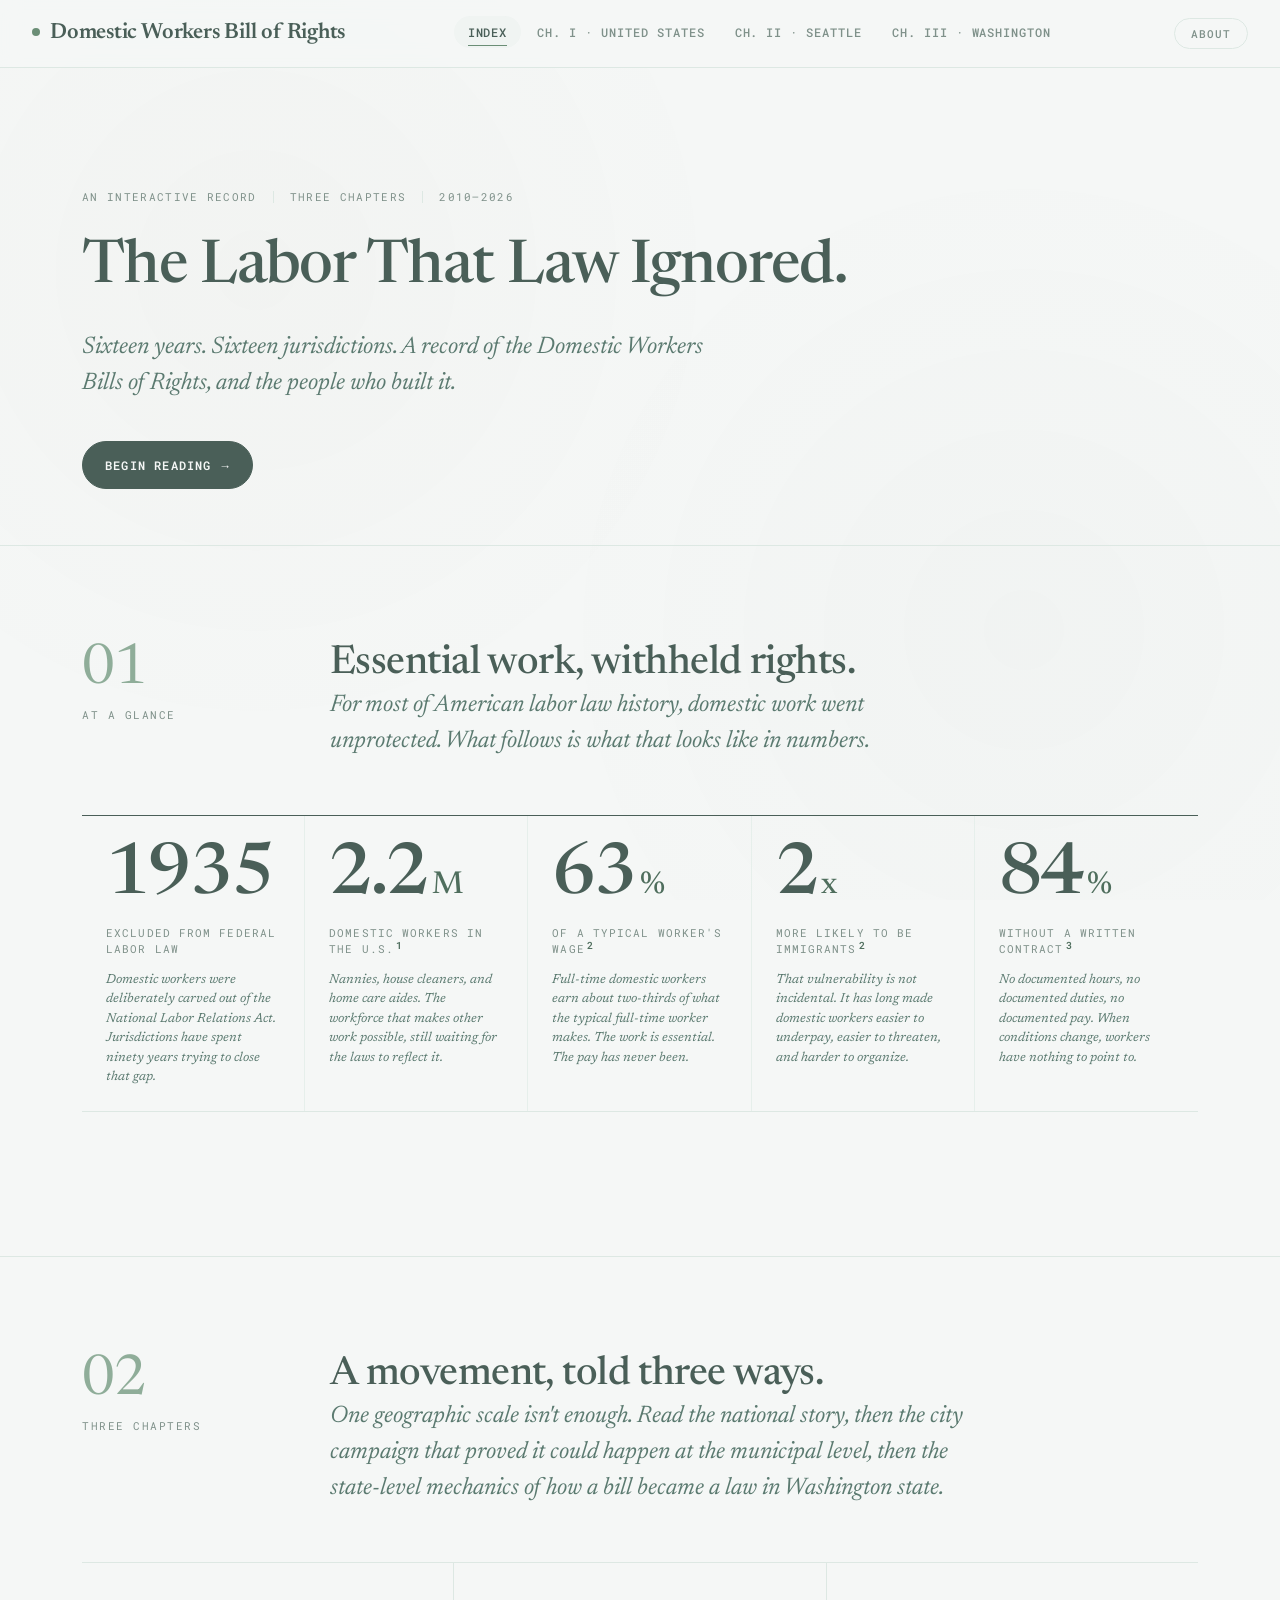
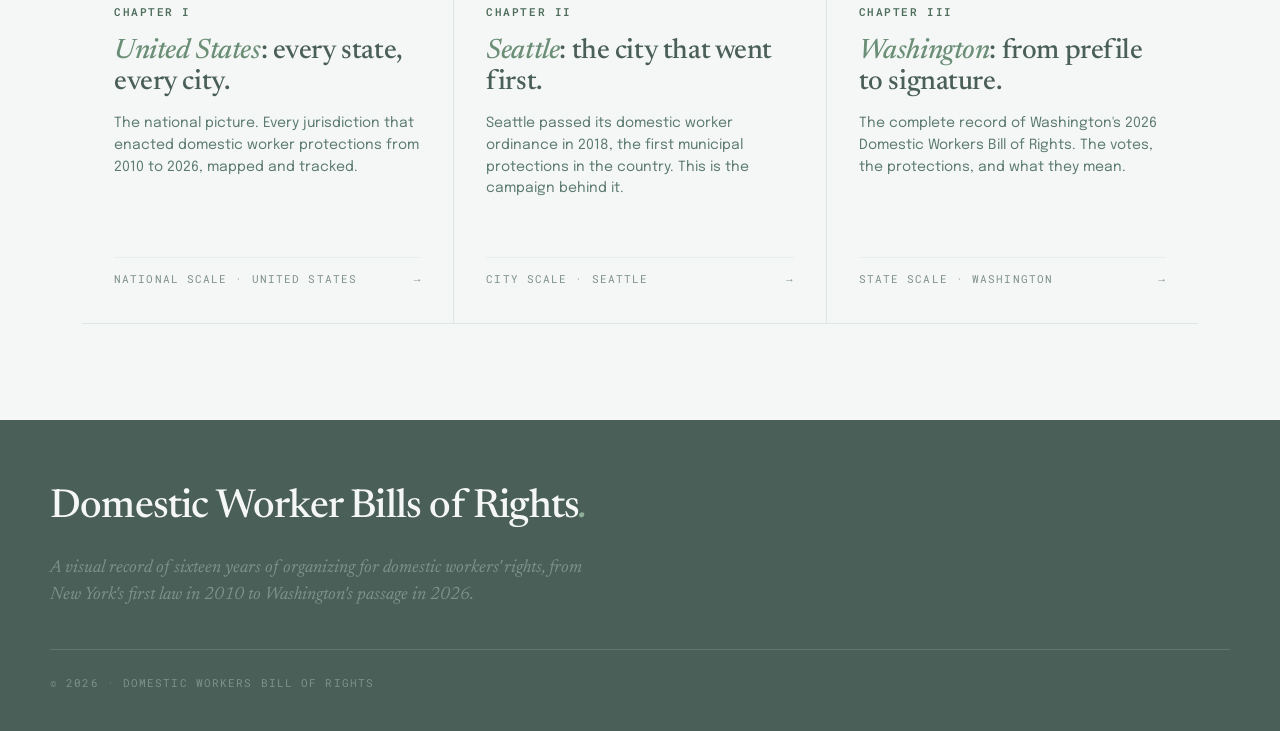
==== commit 919a1190: "minor updtes" ====
--- a/index.html
+++ b/index.html
@@ -26,6 +26,7 @@
     <li><a data-page="seattle"><span class="nav-full">Ch. II · Seattle</span><span class="nav-short">II · Seattle</span></a></li>
     <li><a data-page="wa"><span class="nav-full">Ch. III · Washington</span><span class="nav-short">III · WA</span></a></li>
   </ul>
+  <button class="about-btn" id="aboutBtn">About</button>
 </nav>
 
 
@@ -116,7 +117,7 @@
         <div class="section-body">
           <h2 class="h2">A movement, told three ways.</h2>
           <p class="lede">
-            One geographic scale isn't enough. Read the national story, then the city campaign that proved it could happen at the munincipal level, then the state-level mechanics of how a bill became a law in Washington state.
+            One geographic scale isn't enough. Read the national story, then the city campaign that proved it could happen at the municipal level, then the state-level mechanics of how a bill became a law in Washington state.
           </p>
         </div>
       </div>
@@ -458,18 +459,6 @@
     </div>
   </section>
 
-  <section class="section">
-    <div class="narrow">
-      <div class="pullquote">
-        <span class="pullquote-mark">"</span>
-        <p class="pullquote-text">
-          They didn't write a bill and bring it to us. They sat in our living rooms until we wrote the bill ourselves.
-        </p>
-        <div class="pullquote-cite">Casa Latina member, on the 2018 Seattle ordinance</div>
-      </div>
-    </div>
-  </section>
-
   <div class="page-nav">
     <a class="prev" data-page="us">
       <div class="label">← Chapter I</div>
@@ -715,18 +704,6 @@
     </div>
   </section>
 
-  <section class="section">
-    <div class="narrow">
-      <div class="pullquote">
-        <span class="pullquote-mark">"</span>
-        <p class="pullquote-text">
-          Seventeen years ago, our work was invisible to the law. Today the Governor of Washington has signed our names into it.
-        </p>
-        <div class="pullquote-cite">Statement from the WA DWBR coalition, March 9, 2026</div>
-      </div>
-    </div>
-  </section>
-
   <div class="page-nav">
     <a class="prev" data-page="seattle">
       <div class="label">← Chapter II</div>
@@ -749,6 +726,18 @@
 <!-- ══════════════════════════════════════════════════
      SCRIPTS — routing
 ══════════════════════════════════════════════════ -->
+<div id="about-modal" class="about-modal" hidden>
+  <div class="about-modal-box">
+    <button class="about-modal-close" id="aboutClose" aria-label="Close">×</button>
+    <div class="label-mono" style="margin-bottom:18px;">About this project</div>
+    <p class="about-modal-text">This website was created by Li-An Song as part of the Gerald W. Halmo Geography Scholars Program in the Department of Geography at the University of Washington, Spring Quarter 2026. Special thanks to Professor Kim England for her guidance and mentorship throughout this project.</p>
+    <div class="about-modal-cite">
+      <div class="label-mono" style="margin-bottom:8px;">Suggested Citation</div>
+      <p class="about-modal-cite-text">Li-An Song with Kim England (2026) &#8220;Domestic Workers Bills of Rights in the US, Seattle and Washington State.&#8221; University of Washington Department of Geography.</p>
+    </div>
+  </div>
+</div>
+
 <div id="source-pop" class="source-pop" hidden>
   <div class="source-pop-label">Source</div>
   <div class="source-pop-org" id="source-pop-org"></div>
--- a/css/main.css
+++ b/css/main.css
@@ -981,6 +981,76 @@
   word-break: break-all;
 }
 .source-pop-link:hover { text-decoration: underline; }
+
+/* ── ABOUT MODAL ─────────────────────────────── */
+.about-btn {
+  background: none;
+  border: 1px solid var(--rule);
+  border-radius: 999px;
+  cursor: pointer;
+  font-family: var(--mono);
+  font-size: 11px;
+  font-weight: 500;
+  letter-spacing: .1em;
+  text-transform: uppercase;
+  color: var(--ink-3);
+  padding: 7px 16px;
+  transition: color .15s, border-color .15s, background .15s;
+}
+.about-btn:hover { color: var(--ink); border-color: var(--ink-2); background: var(--paper-3); }
+.about-modal {
+  position: fixed;
+  inset: 0;
+  background: rgba(12, 22, 18, 0.72);
+  display: flex;
+  align-items: center;
+  justify-content: center;
+  z-index: 300;
+  backdrop-filter: blur(4px);
+  animation: fadein .2s ease;
+}
+.about-modal[hidden] { display: none; }
+.about-modal-box {
+  background: var(--paper);
+  border: 1px solid var(--rule);
+  box-shadow: 0 24px 64px rgba(12, 22, 18, 0.22);
+  padding: 36px 40px;
+  max-width: 520px;
+  width: calc(100vw - 48px);
+  position: relative;
+}
+.about-modal-close {
+  position: absolute;
+  top: 16px; right: 18px;
+  background: none;
+  border: none;
+  cursor: pointer;
+  font-size: 22px;
+  line-height: 1;
+  color: var(--ink-3);
+  padding: 4px 8px;
+  transition: color .15s;
+}
+.about-modal-close:hover { color: var(--ink); }
+.about-modal-text {
+  font-family: var(--serif);
+  font-size: 16px;
+  line-height: 1.65;
+  color: var(--ink-2);
+  margin-bottom: 28px;
+}
+.about-modal-cite {
+  padding-top: 24px;
+  border-top: 1px solid var(--rule-soft);
+}
+.about-modal-cite-text {
+  font-family: var(--serif);
+  font-size: 14px;
+  line-height: 1.6;
+  color: var(--ink-2);
+  font-style: italic;
+  margin-top: 8px;
+}
 
 /* ── FOOTER ───────────────────────────────────── */
 footer {
